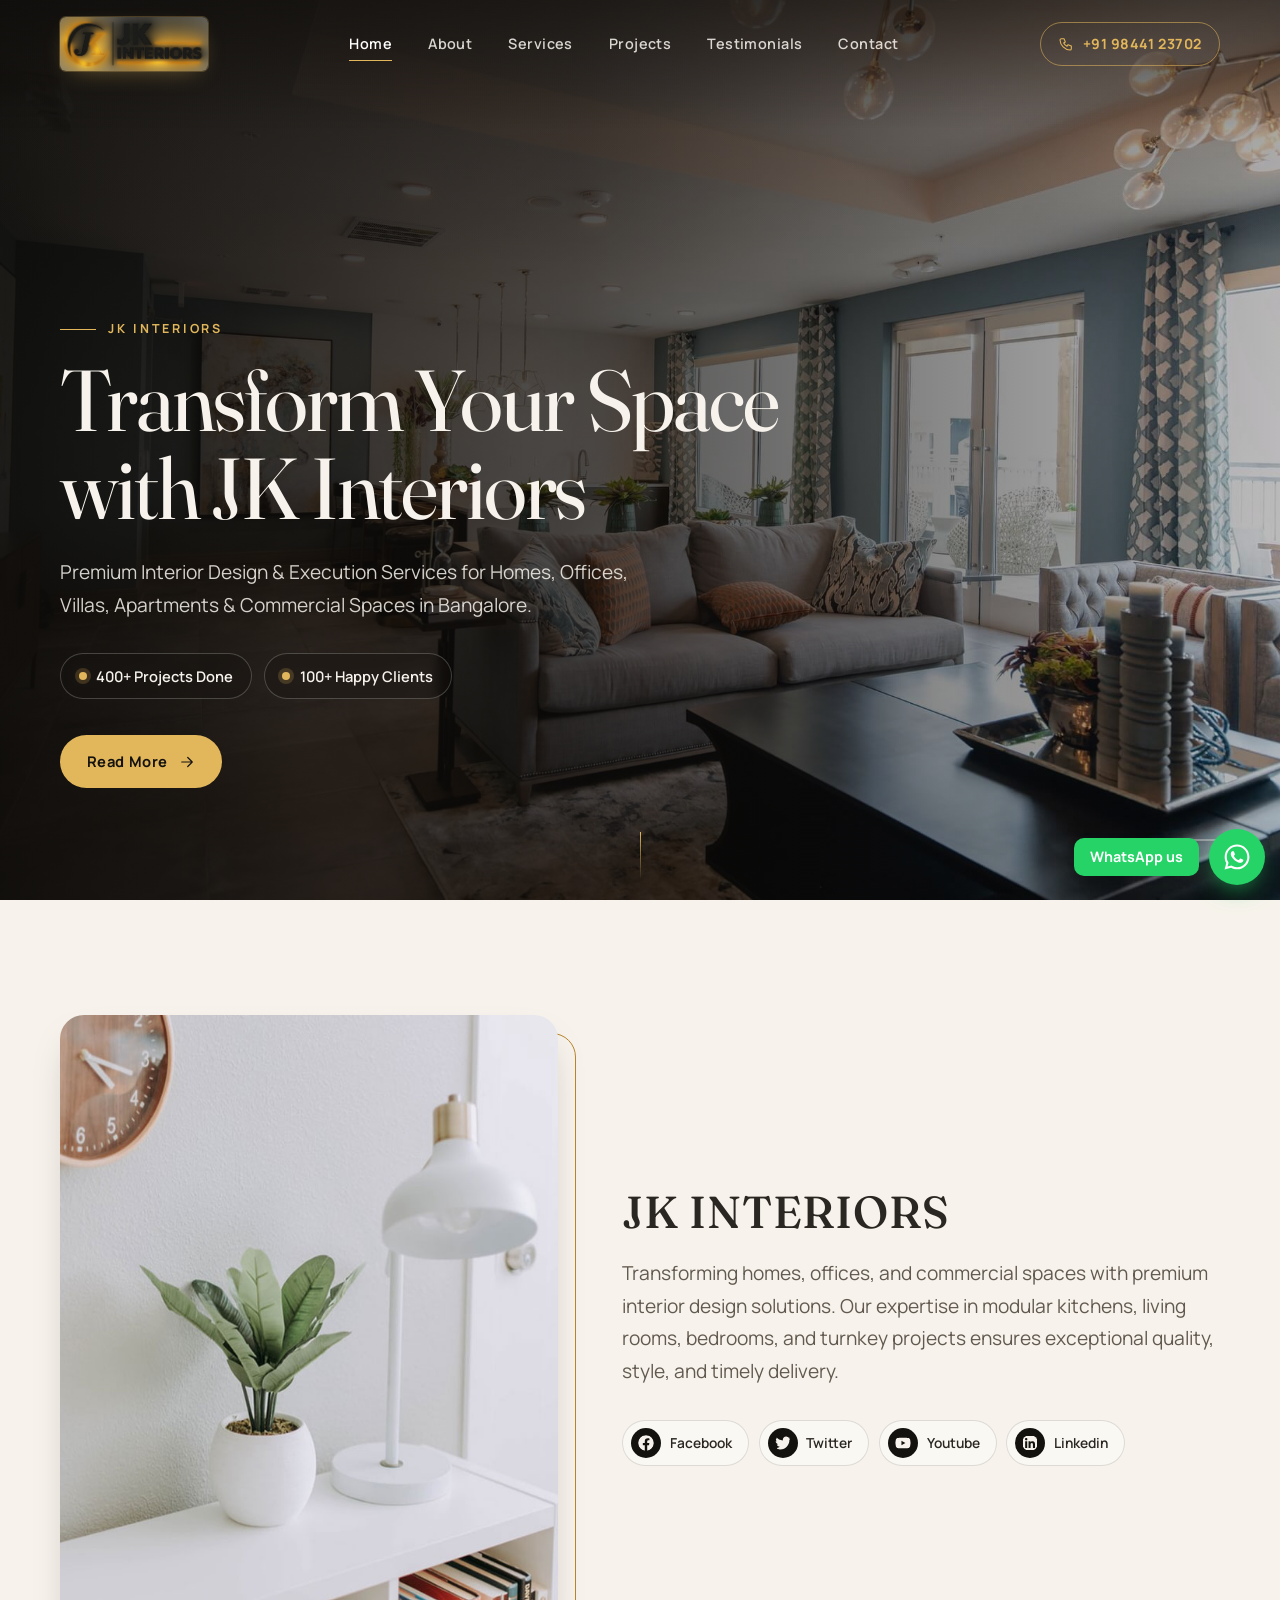
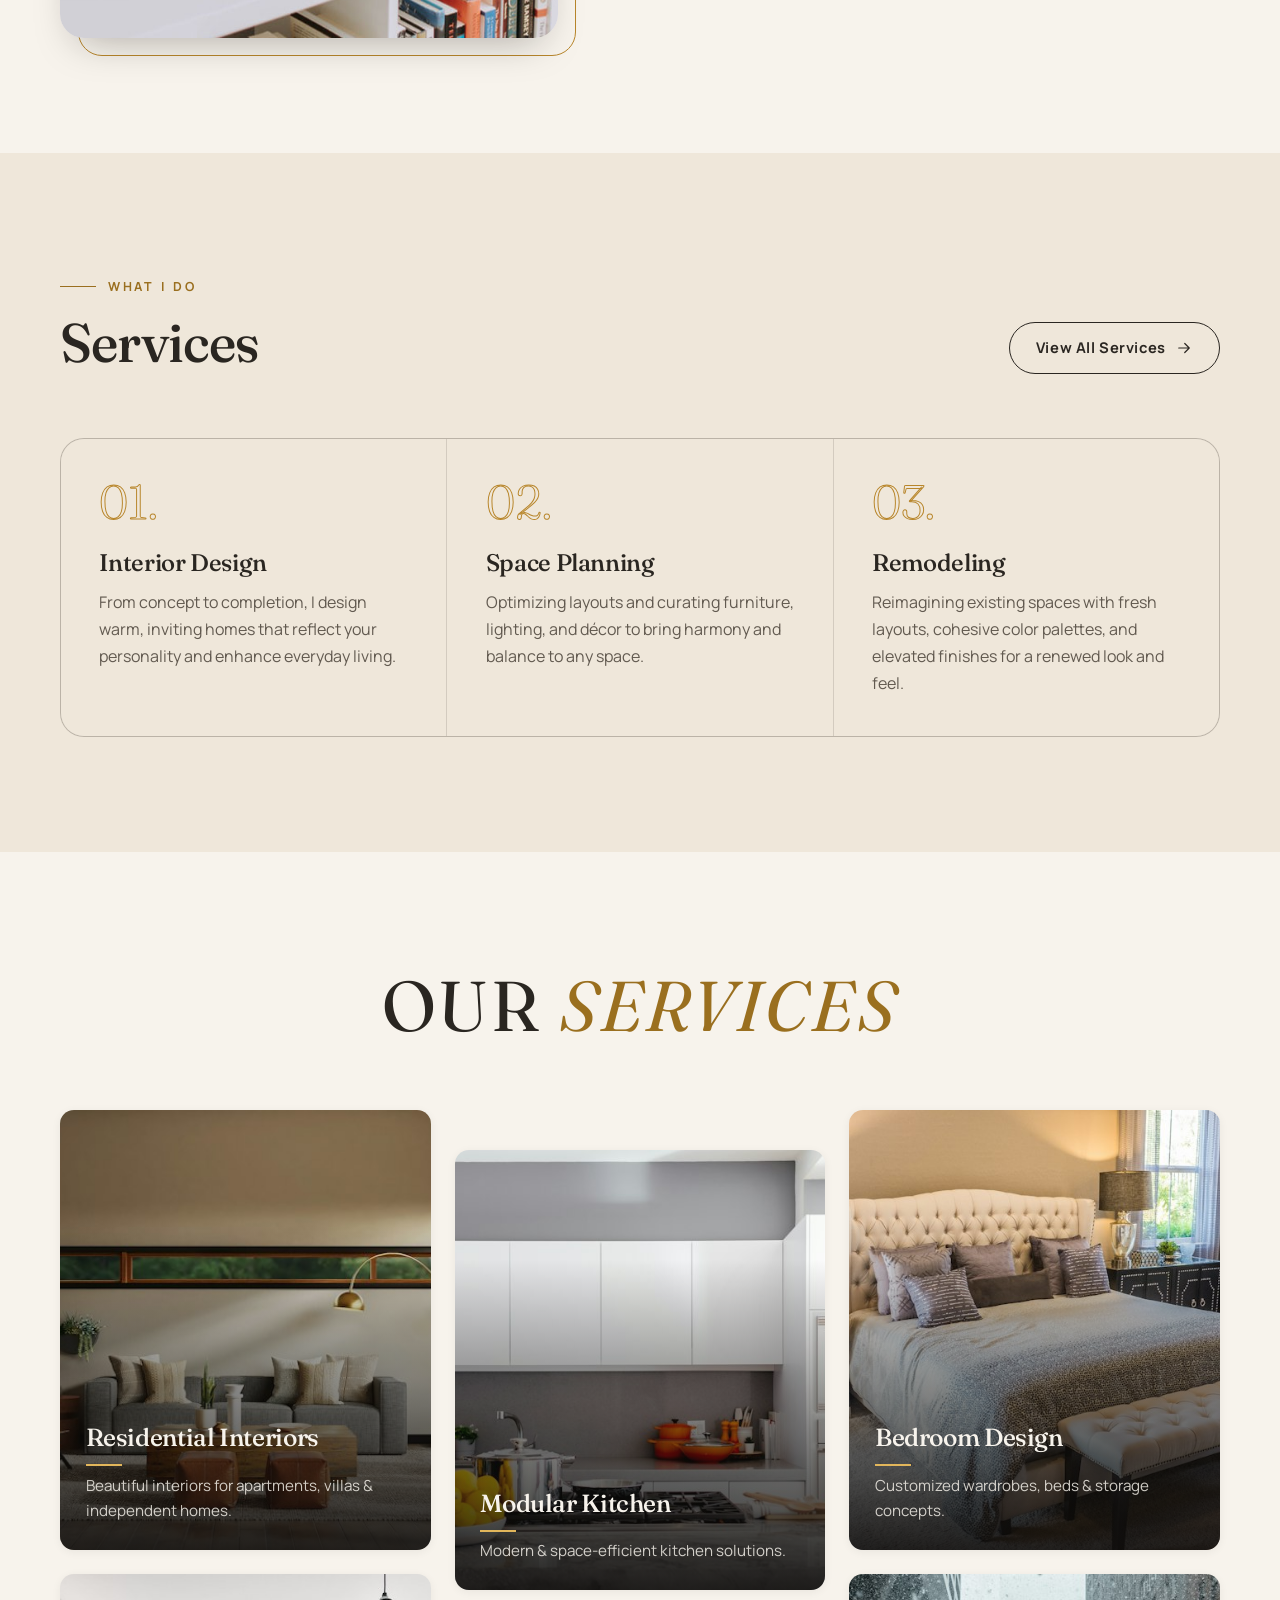
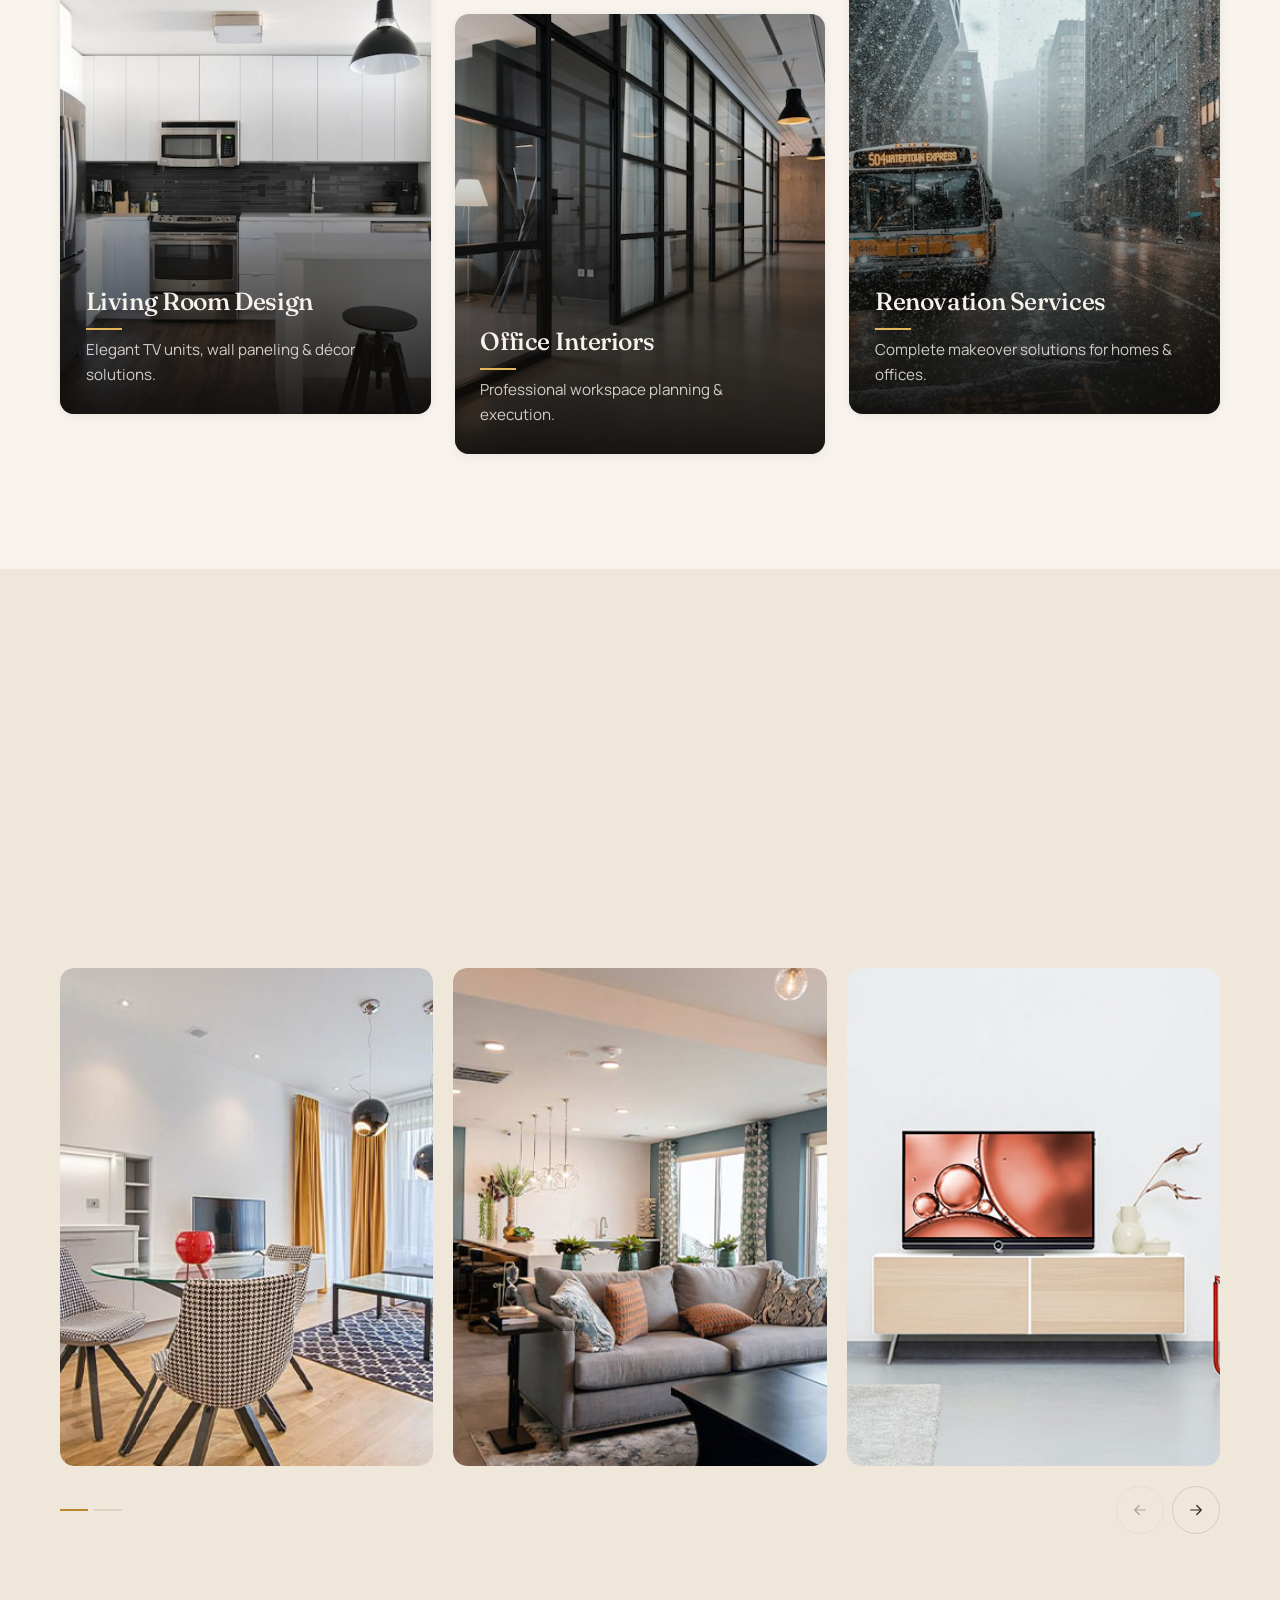
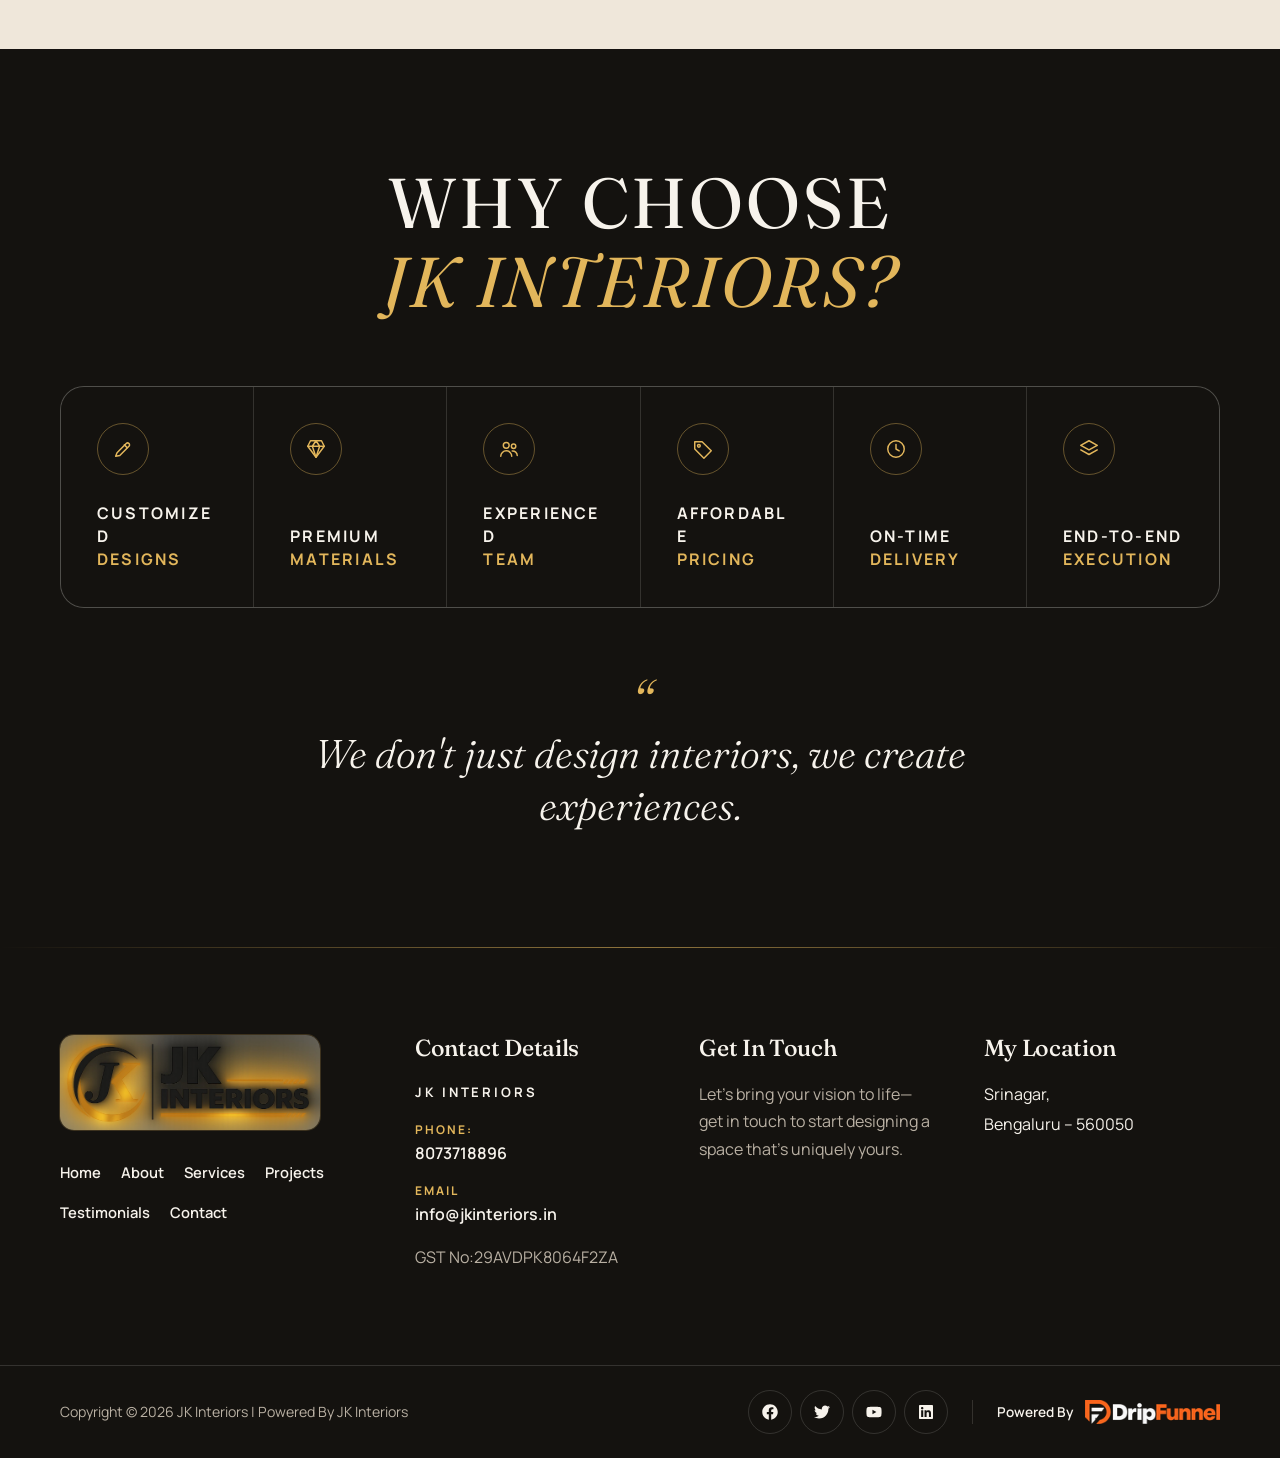
==== index.html @ 8eb87c49 "Initial commit" ====
<!DOCTYPE html>
<html lang="en-US">
<head>
<meta charset="UTF-8">
<meta name="viewport" content="width=device-width, initial-scale=1">
<title>Home - JK Interiors</title>
<meta name="description" content="JK Interiors Transform Your Space with JK Interiors Premium Interior Design &amp; Execution Services for Homes, Offices, Villas, Apartments &amp; Commercial Spaces in">
<meta name="robots" content="index, follow">
<link rel="canonical" href="https://jkinteriors.in/">
<meta property="og:url" content="https://jkinteriors.in/">
<meta property="og:site_name" content="JK Interiors">
<meta property="og:locale" content="en_US">
<meta property="og:type" content="website">
<meta property="og:title" content="Home - JK Interiors">
<meta property="og:description" content="JK Interiors Transform Your Space with JK Interiors Premium Interior Design &amp; Execution Services for Homes, Offices, Villas, Apartments &amp; Commercial Spaces in">
<meta property="og:image" content="https://jkinteriors.in/wp-content/uploads/2019/12/white-wall.jpg">
<meta name="twitter:card" content="summary_large_image">
<meta name="twitter:title" content="Home - JK Interiors">
<meta name="twitter:description" content="JK Interiors Transform Your Space with JK Interiors Premium Interior Design &amp; Execution Services for Homes, Offices, Villas, Apartments &amp; Commercial Spaces in">
<meta name="theme-color" content="#14120f">
<link rel="icon" href="images/brand/favicon-32.png" sizes="32x32">
<link rel="icon" href="images/brand/favicon-192.png" sizes="192x192">
<link rel="apple-touch-icon" href="images/brand/apple-touch-icon.png">
<link rel="preconnect" href="https://fonts.googleapis.com">
<link rel="preconnect" href="https://fonts.gstatic.com" crossorigin>
<link rel="stylesheet" href="https://fonts.googleapis.com/css2?family=Fraunces:ital,opsz,wght@0,9..144,300..600;1,9..144,300..500&amp;family=Manrope:wght@400;500;600;700&amp;display=swap">
<link rel="preload" as="image" href="images/hero/hero-slide-1.jpg">
<link rel="stylesheet" href="css/style.css">
<link rel="stylesheet" href="css/responsive.css">
<script>document.documentElement.className += " js";</script>
<script type="application/ld+json">
{
  "@context": "https://schema.org",
  "@graph": [
    {
      "@type": "WebSite",
      "@id": "https://jkinteriors.in/#website",
      "name": "JK Interiors",
      "description": "Best Interior Design Services",
      "url": "https://jkinteriors.in/",
      "publisher": {
        "@id": "https://jkinteriors.in/#organization"
      }
    },
    {
      "@type": "Organization",
      "@id": "https://jkinteriors.in/#organization",
      "name": "JK Interiors",
      "logo": "https://jkinteriors.in/wp-content/uploads/2026/06/cropped-Transparentjk.png",
      "slogan": "Best Interior Design Services",
      "url": "https://jkinteriors.in/"
    },
    {
      "@type": "WebPage",
      "@id": "https://jkinteriors.in/#webpage",
      "name": "Home",
      "inLanguage": "en-US",
      "url": "https://jkinteriors.in/",
      "isPartOf": {
        "@id": "https://jkinteriors.in/#website"
      },
      "datePublished": "2026-06-12T18:03:14+00:00",
      "dateModified": "2026-06-12T18:48:51+00:00"
    }
  ]
}
</script>
</head>
<body class="page-home">
<a class="skip-link" href="#content">Skip to content</a>

<header class="site-header">
  <div class="container site-header__inner">
    <a class="brand" href="index.html" aria-label="JK Interiors — Home">
      <img src="images/brand/logo-header.jpg" srcset="images/brand/logo-header.jpg 1x, images/brand/logo-header@2x.jpg 2x" width="618" height="225" alt="JK Interiors">
    </a>
    <nav class="primary-nav" aria-label="Primary">
      <ul class="nav-list">
<li><a href="index.html" aria-current="page">Home</a></li>
<li><a href="pages/about.html">About</a></li>
<li><a href="pages/services.html">Services</a></li>
<li><a href="pages/projects.html">Projects</a></li>
<li><a href="pages/testimonials.html">Testimonials</a></li>
<li><a href="pages/contact.html">Contact</a></li>
      </ul>
    </nav>
    <div class="header-actions">
      <a class="header-phone" href="tel:+919844123702"><svg viewBox="0 0 24 24" fill="none" stroke="currentColor" stroke-width="1.6" stroke-linecap="round" stroke-linejoin="round" aria-hidden="true" focusable="false"><path d="M5 4h4l2 5-2.5 1.5a11 11 0 005 5L15 13l5 2v4a2 2 0 01-2 2A16 16 0 013 6a2 2 0 012-2"/></svg><span>+91 98441 23702</span></a>
      <button class="nav-toggle" type="button" aria-expanded="false" aria-controls="mobile-nav" aria-label="Open menu">
        <span class="nav-toggle__bars" aria-hidden="true"></span>
      </button>
    </div>
  </div>
</header>

<div class="mobile-nav" id="mobile-nav" aria-hidden="true" inert>
  <nav aria-label="Mobile">
    <ul class="mobile-nav__list">
<li><a href="index.html" aria-current="page">Home</a></li>
<li><a href="pages/about.html">About</a></li>
<li><a href="pages/services.html">Services</a></li>
<li><a href="pages/projects.html">Projects</a></li>
<li><a href="pages/testimonials.html">Testimonials</a></li>
<li><a href="pages/contact.html">Contact</a></li>
    </ul>
  </nav>
  <a class="btn btn--brass mobile-nav__phone" href="tel:+919844123702"><svg viewBox="0 0 24 24" fill="none" stroke="currentColor" stroke-width="1.6" stroke-linecap="round" stroke-linejoin="round" aria-hidden="true" focusable="false"><path d="M5 4h4l2 5-2.5 1.5a11 11 0 005 5L15 13l5 2v4a2 2 0 01-2 2A16 16 0 013 6a2 2 0 012-2"/></svg><span>+91 98441 23702</span></a>
</div>

<main id="content">
<section class="hero" data-hero-slideshow data-duration="5000">
  <div class="hero__slides" aria-hidden="true">
    <div class="hero__slide is-active" style="background-image:url('images/hero/hero-slide-1.jpg')"></div>
    <div class="hero__slide" style="background-image:url('images/hero/hero-slide-2.jpg')"></div>
  </div>
  <div class="container">
    <div class="hero__content">
      <p class="eyebrow eyebrow--light reveal">JK Interiors</p>
      <h1 class="hero__title reveal" style="--reveal-delay:.08s">Transform Your Space with JK Interiors</h1>
      <p class="hero__text reveal" style="--reveal-delay:.16s">Premium Interior Design &amp; Execution Services for Homes, Offices, Villas, Apartments &amp; Commercial Spaces in Bangalore.</p>
      <ul class="hero__stats reveal" style="--reveal-delay:.24s">
        <li>400+ Projects Done</li>
        <li>100+ Happy Clients</li>
      </ul>
      <a class="btn btn--brass reveal" style="--reveal-delay:.32s" href="pages/about.html">Read More <svg viewBox="0 0 24 24" fill="none" stroke="currentColor" stroke-width="1.6" stroke-linecap="round" stroke-linejoin="round" aria-hidden="true" focusable="false"><path d="M5 12h14M13 6l6 6-6 6"/></svg></a>
    </div>
  </div>
  <div class="hero__dots" role="group" aria-label="Background slides">
    <button type="button" class="hero__dot" aria-label="Show slide 1" aria-current="true"></button>
    <button type="button" class="hero__dot" aria-label="Show slide 2" aria-current="false"></button>
  </div>
  <span class="scroll-cue" aria-hidden="true"></span>
</section>

<section class="section" aria-labelledby="intro-title">
  <div class="container split">
    <div class="split__media reveal">
      <img src="images/about/white-wall.jpg" alt="white wall" width="1200" height="1500" loading="lazy" decoding="async">
    </div>
    <div class="split__body reveal" style="--reveal-delay:.1s">
      <h3 class="split__title" id="intro-title">JK INTERIORS</h3>
      <p class="lead">Transforming homes, offices, and commercial spaces with premium interior design solutions. Our expertise in modular kitchens, living rooms, bedrooms, and turnkey projects ensures exceptional quality, style, and timely delivery.</p>
      <div style="margin-top:2rem">
        <ul class="social"><li><span class="social__item" data-social="facebook"><svg viewBox="0 0 512 512" aria-hidden="true" focusable="false"><path d="M504 256C504 119 393 8 256 8S8 119 8 256c0 123.78 90.69 226.38 209.25 245V327.69h-63V256h63v-54.64c0-62.15 37-96.48 93.67-96.48 27.14 0 55.52 4.84 55.52 4.84v61h-31.28c-30.8 0-40.41 19.12-40.41 38.73V256h68.78l-11 71.69h-57.78V501C413.31 482.38 504 379.78 504 256z"/></svg><span>Facebook</span></span></li><li><span class="social__item" data-social="twitter"><svg viewBox="0 0 512 512" aria-hidden="true" focusable="false"><path d="M459.37 151.716c.325 4.548.325 9.097.325 13.645 0 138.72-105.583 298.558-298.558 298.558-59.452 0-114.68-17.219-161.137-47.106 8.447.974 16.568 1.299 25.34 1.299 49.055 0 94.213-16.568 130.274-44.832-46.132-.975-84.792-31.188-98.112-72.772 6.498.974 12.995 1.624 19.818 1.624 9.421 0 18.843-1.3 27.614-3.573-48.081-9.747-84.143-51.98-84.143-102.985v-1.299c13.969 7.797 30.214 12.67 47.431 13.319-28.264-18.843-46.781-51.005-46.781-87.391 0-19.492 5.197-37.36 14.294-52.954 51.655 63.675 129.3 105.258 216.365 109.807-1.624-7.797-2.599-15.918-2.599-24.04 0-57.828 46.782-104.934 104.934-104.934 30.213 0 57.502 12.67 76.67 33.137 23.715-4.548 46.456-13.32 66.599-25.34-7.798 24.366-24.366 44.833-46.132 57.827 21.117-2.273 41.584-8.122 60.426-16.243-14.292 20.791-32.161 39.308-52.628 54.253z"/></svg><span>Twitter</span></span></li><li><span class="social__item" data-social="youtube"><svg viewBox="0 0 576 512" aria-hidden="true" focusable="false"><path d="M549.655 124.083c-6.281-23.65-24.787-42.276-48.284-48.597C458.781 64 288 64 288 64S117.22 64 74.629 75.486c-23.497 6.322-42.003 24.947-48.284 48.597-11.412 42.867-11.412 132.305-11.412 132.305s0 89.438 11.412 132.305c6.281 23.65 24.787 41.5 48.284 47.821C117.22 448 288 448 288 448s170.78 0 213.371-11.486c23.497-6.321 42.003-24.171 48.284-47.821 11.412-42.867 11.412-132.305 11.412-132.305s0-89.438-11.412-132.305zm-317.51 213.508V175.185l142.739 81.205-142.739 81.201z"/></svg><span>Youtube</span></span></li><li><span class="social__item" data-social="linkedin"><svg viewBox="0 0 448 512" aria-hidden="true" focusable="false"><path d="M416 32H31.9C14.3 32 0 46.5 0 64.3v383.4C0 465.5 14.3 480 31.9 480H416c17.6 0 32-14.5 32-32.3V64.3c0-17.8-14.4-32.3-32-32.3zM135.4 416H69V202.2h66.5V416zm-33.2-243c-21.3 0-38.5-17.3-38.5-38.5S80.9 96 102.2 96c21.2 0 38.5 17.3 38.5 38.5 0 21.3-17.2 38.5-38.5 38.5zm282.1 243h-66.4V312c0-24.8-.5-56.7-34.5-56.7-34.6 0-39.9 27-39.9 54.9V416h-66.4V202.2h63.7v29.2h.9c8.9-16.8 30.6-34.5 62.9-34.5 67.2 0 79.7 44.3 79.7 101.9V416z"/></svg><span>Linkedin</span></span></li></ul>
      </div>
    </div>
  </div>
</section>

<section class="section section--sand" aria-labelledby="services-title">
  <div class="container">
    <div class="expertise-head reveal">
      <div>
        <p class="eyebrow">What I Do</p>
        <h2 class="display-title" id="services-title">Services</h2>
      </div>
      <a class="btn btn--outline" href="pages/services.html">View All Services <svg viewBox="0 0 24 24" fill="none" stroke="currentColor" stroke-width="1.6" stroke-linecap="round" stroke-linejoin="round" aria-hidden="true" focusable="false"><path d="M5 12h14M13 6l6 6-6 6"/></svg></a>
    </div>
    <div class="expertise">
      <article class="expertise__item reveal" style="--reveal-delay:0.00s">
        <p class="expertise__num">01.</p>
        <h3 class="expertise__title">Interior Design</h3>
        <p class="expertise__text">From concept to completion, I design warm, inviting homes that reflect your personality and enhance everyday living.</p>
      </article>
      <article class="expertise__item reveal" style="--reveal-delay:0.08s">
        <p class="expertise__num">02.</p>
        <h3 class="expertise__title">Space Planning</h3>
        <p class="expertise__text">Optimizing layouts and curating furniture, lighting, and décor to bring harmony and balance to any space.</p>
      </article>
      <article class="expertise__item reveal" style="--reveal-delay:0.16s">
        <p class="expertise__num">03.</p>
        <h3 class="expertise__title">Remodeling</h3>
        <p class="expertise__text">Reimagining existing spaces with fresh layouts, cohesive color palettes, and elevated finishes for a renewed look and feel.</p>
      </article>
    </div>
  </div>
</section>

<section class="section" aria-labelledby="our-services-title">
  <div class="container">
    <div class="section-head section-head--center reveal">
      <h2 class="services-title" id="our-services-title">OUR <span>SERVICES</span></h2>
    </div>
    <div class="services-grid">
      <article class="service-card reveal" style="--reveal-delay:0.00s">
        <img src="images/services/residential-interiors.jpg" alt="" loading="lazy" decoding="async" width="800" height="1000">
        <h3 class="service-card__title">Residential Interiors</h3>
        <p class="service-card__text">Beautiful interiors for apartments, villas &amp; independent homes.</p>
      </article>
      <article class="service-card reveal" style="--reveal-delay:0.08s">
        <img src="images/services/modular-kitchen.jpg" alt="" loading="lazy" decoding="async" width="800" height="1000">
        <h3 class="service-card__title">Modular Kitchen</h3>
        <p class="service-card__text">Modern &amp; space-efficient kitchen solutions.</p>
      </article>
      <article class="service-card reveal" style="--reveal-delay:0.16s">
        <img src="images/services/bedroom-design.jpg" alt="" loading="lazy" decoding="async" width="800" height="1000">
        <h3 class="service-card__title">Bedroom Design</h3>
        <p class="service-card__text">Customized wardrobes, beds &amp; storage concepts.</p>
      </article>
      <article class="service-card reveal" style="--reveal-delay:0.00s">
        <img src="images/services/living-room-design.jpg" alt="" loading="lazy" decoding="async" width="800" height="1000">
        <h3 class="service-card__title">Living Room Design</h3>
        <p class="service-card__text">Elegant TV units, wall paneling &amp; décor solutions.</p>
      </article>
      <article class="service-card reveal" style="--reveal-delay:0.08s">
        <img src="images/services/office-interiors.jpg" alt="" loading="lazy" decoding="async" width="800" height="1000">
        <h3 class="service-card__title">Office Interiors</h3>
        <p class="service-card__text">Professional workspace planning &amp; execution.</p>
      </article>
      <article class="service-card reveal" style="--reveal-delay:0.16s">
        <img src="images/services/renovation-services.jpg" alt="" loading="lazy" decoding="async" width="800" height="1000">
        <h3 class="service-card__title">Renovation Services</h3>
        <p class="service-card__text">Complete makeover solutions for homes &amp; offices.</p>
      </article>
    </div>
  </div>
</section>

<section class="section section--sand projects-teaser" aria-labelledby="projects-title">
  <div class="container">
    <div class="expertise-head reveal">
      <div>
        <p class="eyebrow">Most Recent</p>
        <h2 class="display-title" id="projects-title">Projects</h2>
        <p class="lead" style="margin-top:1rem;max-width:620px">Explore a curated selection of projects showcasing my design philosophy in action — where form meets function and every detail tells a story.</p>
      </div>
      <a class="btn btn--outline" href="pages/services.html">View All Services <svg viewBox="0 0 24 24" fill="none" stroke="currentColor" stroke-width="1.6" stroke-linecap="round" stroke-linejoin="round" aria-hidden="true" focusable="false"><path d="M5 12h14M13 6l6 6-6 6"/></svg></a>
    </div>
    <div class="reveal">
<div class="carousel " data-carousel data-autoplay="5000" role="region" aria-roledescription="carousel" aria-label="Recent projects">
  <ul class="carousel__track" tabindex="0">
    <li class="carousel__slide"><button type="button" aria-label="View larger: two chairs with glass table on living room"><img src="images/projects/living-room/two-chairs-with-glass-table-on-living-room.jpg" alt="two chairs with glass table on living room" loading="lazy" decoding="async"></button></li><li class="carousel__slide"><button type="button" aria-label="View larger: black wooden coffee table near white couch"><img src="images/projects/living-room/black-wooden-coffee-table-near-white-couch-1.jpg" alt="black wooden coffee table near white couch" loading="lazy" decoding="async"></button></li><li class="carousel__slide"><button type="button" aria-label="View larger: flat screen tv"><img src="images/backgrounds/flat-screen-tv.jpg" alt="flat screen tv" loading="lazy" decoding="async"></button></li><li class="carousel__slide"><button type="button" aria-label="View larger: rectangular white coffee table near brown leather sofa"><img src="images/projects/living-room/rectangular-white-coffee-table-near-brown-leather-sofa.jpg" alt="rectangular white coffee table near brown leather sofa" loading="lazy" decoding="async"></button></li>
  </ul>
  <div class="carousel__controls">
    <div class="carousel__dots"></div>
    <div class="carousel__arrows">
      <button type="button" class="carousel__btn" data-carousel-prev aria-label="Previous slide"><svg viewBox="0 0 24 24" fill="none" stroke="currentColor" stroke-width="1.6" stroke-linecap="round" stroke-linejoin="round" aria-hidden="true" focusable="false"><path d="M19 12H5M11 6l-6 6 6 6"/></svg></button>
      <button type="button" class="carousel__btn" data-carousel-next aria-label="Next slide"><svg viewBox="0 0 24 24" fill="none" stroke="currentColor" stroke-width="1.6" stroke-linecap="round" stroke-linejoin="round" aria-hidden="true" focusable="false"><path d="M5 12h14M13 6l6 6-6 6"/></svg></button>
    </div>
  </div>
</div>
    </div>
  </div>
</section>

<section class="section section--ink why on-dark" aria-labelledby="why-title">
  <div class="container">
    <div class="section-head section-head--center reveal">
      <h2 class="services-title services-title--stacked" id="why-title">WHY CHOOSE <span>JK INTERIORS?</span></h2>
    </div>
    <ul class="why__grid">
      <li class="why__item reveal" style="--reveal-delay:0.00s">
        <span class="why__icon"><svg viewBox="0 0 24 24" fill="none" stroke="currentColor" stroke-width="1.6" stroke-linecap="round" stroke-linejoin="round" aria-hidden="true" focusable="false"><path d="M4 20l4.5-1 10-10a2.1 2.1 0 00-3-3l-10 10L4 20z"/><path d="M13.5 7.5l3 3"/></svg></span>
        <h4 class="why__title"><span>CUSTOMIZED</span> <span>DESIGNS</span></h4>
      </li>
      <li class="why__item reveal" style="--reveal-delay:0.06s">
        <span class="why__icon"><svg viewBox="0 0 24 24" fill="none" stroke="currentColor" stroke-width="1.6" stroke-linecap="round" stroke-linejoin="round" aria-hidden="true" focusable="false"><path d="M6 3h12l3 6-9 12L3 9l3-6z"/><path d="M3 9h18M12 21L8 9l4-6 4 6-4 12"/></svg></span>
        <h4 class="why__title"><span>PREMIUM</span> <span>MATERIALS</span></h4>
      </li>
      <li class="why__item reveal" style="--reveal-delay:0.12s">
        <span class="why__icon"><svg viewBox="0 0 24 24" fill="none" stroke="currentColor" stroke-width="1.6" stroke-linecap="round" stroke-linejoin="round" aria-hidden="true" focusable="false"><circle cx="9" cy="8" r="3.2"/><path d="M3 20a6 6 0 0112 0"/><circle cx="17" cy="9" r="2.4"/><path d="M15.5 14.2A5 5 0 0121 19"/></svg></span>
        <h4 class="why__title"><span>EXPERIENCED</span> <span>TEAM</span></h4>
      </li>
      <li class="why__item reveal" style="--reveal-delay:0.18s">
        <span class="why__icon"><svg viewBox="0 0 24 24" fill="none" stroke="currentColor" stroke-width="1.6" stroke-linecap="round" stroke-linejoin="round" aria-hidden="true" focusable="false"><path d="M3 12V4h8l10 10-8 8L3 12z"/><circle cx="7.5" cy="8.5" r="1.5"/></svg></span>
        <h4 class="why__title"><span>AFFORDABLE</span> <span>PRICING</span></h4>
      </li>
      <li class="why__item reveal" style="--reveal-delay:0.24s">
        <span class="why__icon"><svg viewBox="0 0 24 24" fill="none" stroke="currentColor" stroke-width="1.6" stroke-linecap="round" stroke-linejoin="round" aria-hidden="true" focusable="false"><circle cx="12" cy="12" r="9"/><path d="M12 7v5l3.5 2"/></svg></span>
        <h4 class="why__title"><span>ON-TIME</span> <span>DELIVERY</span></h4>
      </li>
      <li class="why__item reveal" style="--reveal-delay:0.30s">
        <span class="why__icon"><svg viewBox="0 0 24 24" fill="none" stroke="currentColor" stroke-width="1.6" stroke-linecap="round" stroke-linejoin="round" aria-hidden="true" focusable="false"><path d="M12 3l9 5-9 5-9-5 9-5z"/><path d="M3 13l9 5 9-5"/></svg></span>
        <h4 class="why__title"><span>END-TO-END</span> <span>EXECUTION</span></h4>
      </li>
    </ul>
    <p class="why__quote reveal">We don't just design interiors, we create experiences.</p>
  </div>
</section>
</main>

<footer class="site-footer on-dark">
  <div class="container footer-main">
    <div class="footer-brand">
      <img src="images/brand/logo-header@2x.jpg" width="1236" height="450" alt="JK Interiors" loading="lazy" decoding="async">
      <nav aria-label="Footer">
        <ul class="footer-nav">
<li><a href="index.html">Home</a></li>
<li><a href="pages/about.html">About</a></li>
<li><a href="pages/services.html">Services</a></li>
<li><a href="pages/projects.html">Projects</a></li>
<li><a href="pages/testimonials.html">Testimonials</a></li>
<li><a href="pages/contact.html">Contact</a></li>
        </ul>
      </nav>
    </div>
    <div class="footer-col">
      <h2 class="footer-col__title">Contact Details</h2>
      <p class="footer-company">JK INTERIORS</p>
      <dl class="footer-details">
        <div><dt>Phone:</dt><dd><a href="tel:+918073718896">8073718896</a></dd></div>
        <div><dt>Email</dt><dd><a href="mailto:info@jkinteriors.in">info@jkinteriors.in</a></dd></div>
      </dl>
      <p style="margin-top:0.85rem">GST No:29AVDPK8064F2ZA</p>
    </div>
    <div class="footer-col">
      <h2 class="footer-col__title">Get In Touch</h2>
      <p>Let’s bring your vision to life—get in touch to start designing a space that’s uniquely yours.</p>
    </div>
    <div class="footer-col">
      <h2 class="footer-col__title">My Location</h2>
      <address class="footer-address">
        <p>Srinagar,</p>
        <p>Bengaluru – 560050</p>
      </address>
    </div>
  </div>
  <div class="footer-bottom">
    <div class="container footer-bottom__inner">
      <p>Copyright © 2026 JK Interiors | Powered By JK Interiors</p>
      <div class="footer-bottom__end">
        <ul class="footer-social"><li><span class="footer-social__item" data-social="facebook" role="img" aria-label="Facebook"><svg viewBox="0 0 512 512" aria-hidden="true" focusable="false"><path d="M504 256C504 119 393 8 256 8S8 119 8 256c0 123.78 90.69 226.38 209.25 245V327.69h-63V256h63v-54.64c0-62.15 37-96.48 93.67-96.48 27.14 0 55.52 4.84 55.52 4.84v61h-31.28c-30.8 0-40.41 19.12-40.41 38.73V256h68.78l-11 71.69h-57.78V501C413.31 482.38 504 379.78 504 256z"/></svg></span></li><li><span class="footer-social__item" data-social="twitter" role="img" aria-label="Twitter"><svg viewBox="0 0 512 512" aria-hidden="true" focusable="false"><path d="M459.37 151.716c.325 4.548.325 9.097.325 13.645 0 138.72-105.583 298.558-298.558 298.558-59.452 0-114.68-17.219-161.137-47.106 8.447.974 16.568 1.299 25.34 1.299 49.055 0 94.213-16.568 130.274-44.832-46.132-.975-84.792-31.188-98.112-72.772 6.498.974 12.995 1.624 19.818 1.624 9.421 0 18.843-1.3 27.614-3.573-48.081-9.747-84.143-51.98-84.143-102.985v-1.299c13.969 7.797 30.214 12.67 47.431 13.319-28.264-18.843-46.781-51.005-46.781-87.391 0-19.492 5.197-37.36 14.294-52.954 51.655 63.675 129.3 105.258 216.365 109.807-1.624-7.797-2.599-15.918-2.599-24.04 0-57.828 46.782-104.934 104.934-104.934 30.213 0 57.502 12.67 76.67 33.137 23.715-4.548 46.456-13.32 66.599-25.34-7.798 24.366-24.366 44.833-46.132 57.827 21.117-2.273 41.584-8.122 60.426-16.243-14.292 20.791-32.161 39.308-52.628 54.253z"/></svg></span></li><li><span class="footer-social__item" data-social="youtube" role="img" aria-label="YouTube"><svg viewBox="0 0 576 512" aria-hidden="true" focusable="false"><path d="M549.655 124.083c-6.281-23.65-24.787-42.276-48.284-48.597C458.781 64 288 64 288 64S117.22 64 74.629 75.486c-23.497 6.322-42.003 24.947-48.284 48.597-11.412 42.867-11.412 132.305-11.412 132.305s0 89.438 11.412 132.305c6.281 23.65 24.787 41.5 48.284 47.821C117.22 448 288 448 288 448s170.78 0 213.371-11.486c23.497-6.321 42.003-24.171 48.284-47.821 11.412-42.867 11.412-132.305 11.412-132.305s0-89.438-11.412-132.305zm-317.51 213.508V175.185l142.739 81.205-142.739 81.201z"/></svg></span></li><li><span class="footer-social__item" data-social="linkedin" role="img" aria-label="Linkedin"><svg viewBox="0 0 448 512" aria-hidden="true" focusable="false"><path d="M416 32H31.9C14.3 32 0 46.5 0 64.3v383.4C0 465.5 14.3 480 31.9 480H416c17.6 0 32-14.5 32-32.3V64.3c0-17.8-14.4-32.3-32-32.3zM135.4 416H69V202.2h66.5V416zm-33.2-243c-21.3 0-38.5-17.3-38.5-38.5S80.9 96 102.2 96c21.2 0 38.5 17.3 38.5 38.5 0 21.3-17.2 38.5-38.5 38.5zm282.1 243h-66.4V312c0-24.8-.5-56.7-34.5-56.7-34.6 0-39.9 27-39.9 54.9V416h-66.4V202.2h63.7v29.2h.9c8.9-16.8 30.6-34.5 62.9-34.5 67.2 0 79.7 44.3 79.7 101.9V416z"/></svg></span></li></ul>
        <p class="powered-by">
          <span>Powered By</span>
          <a href="https://www.dripfunnel.com/in/" target="_blank" rel="noopener" aria-label="DripFunnel (opens in a new tab)">
            <img src="images/dripfunnel/dripfunnel-white-logo.png" srcset="images/dripfunnel/dripfunnel-white-logo.png 1x, images/dripfunnel/dripfunnel-white-logo@2x.png 2x" width="169" height="30" alt="DripFunnel" loading="lazy" decoding="async">
          </a>
        </p>
      </div>
    </div>
  </div>
</footer>

<a class="whatsapp-float" href="https://wa.me/918073718896" target="_blank" rel="noopener noreferrer" aria-label="WhatsApp us">
  <span class="whatsapp-float__label">WhatsApp us</span>
  <span class="whatsapp-float__icon"><svg viewBox="0 0 24 24" aria-hidden="true" focusable="false"><path d="M12.04 2C6.58 2 2.13 6.45 2.13 11.91c0 1.75.46 3.45 1.32 4.95L2.05 22l5.25-1.38c1.45.79 3.08 1.21 4.74 1.21 5.46 0 9.91-4.45 9.91-9.91C21.95 6.45 17.5 2 12.04 2zm0 18.15c-1.48 0-2.93-.4-4.2-1.15l-.3-.18-3.12.82.83-3.04-.2-.31a8.24 8.24 0 01-1.26-4.38c0-4.54 3.7-8.24 8.25-8.24 4.54 0 8.24 3.7 8.24 8.24 0 4.55-3.7 8.24-8.24 8.24zm4.52-6.17c-.25-.12-1.47-.72-1.69-.81-.23-.08-.39-.12-.56.13-.17.25-.64.81-.78.97-.14.17-.29.19-.54.06-.25-.12-1.05-.39-1.99-1.23-.74-.66-1.23-1.47-1.38-1.72-.14-.25-.02-.38.11-.51.11-.11.25-.29.37-.43.13-.15.17-.25.25-.42.08-.17.04-.31-.02-.43-.06-.12-.56-1.34-.76-1.84-.2-.48-.41-.42-.56-.43h-.48c-.17 0-.43.06-.66.31-.22.25-.86.85-.86 2.07 0 1.22.89 2.4 1.01 2.56.12.17 1.75 2.67 4.23 3.74.59.26 1.05.41 1.41.52.59.19 1.13.16 1.56.1.48-.07 1.47-.6 1.67-1.18.21-.58.21-1.07.14-1.18-.06-.1-.22-.16-.47-.28z"/></svg></span>
</a>

<script src="js/config.js" defer></script>
<script src="js/navigation.js" defer></script>
<script src="js/main.js" defer></script>
<script src="js/carousel.js" defer></script>
</body>
</html>
---- css/style.css ----
/* ==========================================================================
   JK Interiors — main stylesheet
   Mobile-first. Breakpoint overrides live in responsive.css.
   ========================================================================== */

/* ---------- Design tokens ---------- */
:root {
  /* Palette: charcoal + burnished brass, drawn from the JK logo, on warm neutrals */
  --ink: #14120f;
  --ink-2: #1d1a16;
  --ink-3: #2a2621;
  --brass: #b8862b;
  --brass-strong: #9a6f1f;      /* AA contrast on light backgrounds */
  --brass-light: #e2b65b;       /* accents on dark backgrounds */
  --ivory: #f7f3ec;
  --sand: #efe7da;
  --stone: #ddd2c1;
  --text: #2a2621;
  --muted: #625a50;
  --muted-on-dark: #b9b0a3;
  --white: #ffffff;
  --line: rgba(42, 38, 33, 0.14);
  --line-dark: rgba(247, 243, 236, 0.14);

  /* Type */
  --font-display: "Fraunces", "Iowan Old Style", "Palatino Linotype", Georgia, serif;
  --font-body: "Manrope", "Segoe UI", system-ui, -apple-system, sans-serif;

  /* Spacing & shape */
  --gutter: 16px;
  --container: 1240px;
  --section-y: clamp(4rem, 9vw, 7.5rem);
  --radius-sm: 6px;
  --radius: 14px;
  --radius-lg: 24px;
  --header-h: 76px;

  --shadow-sm: 0 2px 10px rgba(20, 18, 15, 0.06);
  --shadow: 0 18px 40px -18px rgba(20, 18, 15, 0.35);
  --shadow-lg: 0 30px 70px -25px rgba(20, 18, 15, 0.5);

  --ease: cubic-bezier(0.22, 1, 0.36, 1);
}

/* ---------- Reset / base ---------- */
*,
*::before,
*::after { box-sizing: border-box; }

html {
  -webkit-text-size-adjust: 100%;
  scroll-behavior: smooth;
  scroll-padding-top: calc(var(--header-h) + 12px);
}

body {
  margin: 0;
  background: var(--ivory);
  color: var(--text);
  font-family: var(--font-body);
  font-size: 1rem;
  line-height: 1.7;
  -webkit-font-smoothing: antialiased;
  overflow-x: hidden;
}

body.nav-open { overflow: hidden; }

img, svg, video, iframe { display: block; max-width: 100%; }
img { height: auto; }

a { color: inherit; text-decoration-thickness: 1px; text-underline-offset: 3px; }

h1, h2, h3, h4 {
  margin: 0;
  font-family: var(--font-display);
  font-weight: 500;
  line-height: 1.12;
  letter-spacing: -0.015em;
  color: inherit;
  overflow-wrap: break-word;
}

p { margin: 0 0 1rem; }
p:last-child { margin-bottom: 0; }

ul { margin: 0; padding: 0; list-style: none; }

button, input, textarea, select { font: inherit; color: inherit; }

:focus-visible {
  outline: 2px solid var(--brass);
  outline-offset: 3px;
  border-radius: 2px;
}

::selection { background: var(--brass-light); color: var(--ink); }

.visually-hidden {
  position: absolute !important;
  width: 1px; height: 1px;
  padding: 0; margin: -1px;
  overflow: hidden; clip: rect(0 0 0 0);
  white-space: nowrap; border: 0;
}

.skip-link {
  position: absolute;
  left: 16px; top: -100px;
  z-index: 200;
  padding: 0.75rem 1.25rem;
  background: var(--brass-light);
  color: var(--ink);
  font-weight: 700;
  border-radius: var(--radius-sm);
  text-decoration: none;
  transition: top 0.2s;
}
.skip-link:focus { top: 12px; }

.container {
  width: 100%;
  max-width: var(--container);
  margin-inline: auto;
  padding-inline: var(--gutter);
}

/* ---------- Shared typographic pieces ---------- */
.eyebrow {
  display: inline-flex;
  align-items: center;
  gap: 0.75rem;
  margin: 0 0 1rem;
  font-family: var(--font-body);
  font-size: 0.78rem;
  font-weight: 700;
  letter-spacing: 0.22em;
  text-transform: uppercase;
  color: var(--brass-strong);
}
.eyebrow::before {
  content: "";
  width: 2.25rem;
  height: 1px;
  background: currentColor;
}
.on-dark .eyebrow,
.eyebrow--light { color: var(--brass-light); }

.display-title {
  font-size: clamp(2rem, 5vw, 3.4rem);
}
.display-title em,
.display-title .accent {
  font-style: italic;
  color: var(--brass-strong);
}
.on-dark .display-title .accent { color: var(--brass-light); }

.lead {
  font-size: clamp(1.05rem, 1.6vw, 1.2rem);
  color: var(--muted);
}
.on-dark .lead { color: var(--muted-on-dark); }

.section-head {
  display: grid;
  gap: 1.25rem;
  margin-bottom: clamp(2.5rem, 5vw, 4rem);
}
.section-head--center {
  justify-items: center;
  text-align: center;
  max-width: 760px;
  margin-inline: auto;
}
.section-head--center .eyebrow::after {
  content: "";
  width: 2.25rem;
  height: 1px;
  background: currentColor;
}

/* ---------- Buttons ---------- */
.btn {
  display: inline-flex;
  align-items: center;
  justify-content: center;
  gap: 0.6rem;
  min-height: 48px;
  padding: 0.8rem 1.6rem;
  border: 1px solid transparent;
  border-radius: 999px;
  font-family: var(--font-body);
  font-size: 0.92rem;
  font-weight: 700;
  letter-spacing: 0.04em;
  text-decoration: none;
  cursor: pointer;
  transition: background 0.3s var(--ease), color 0.3s var(--ease),
    border-color 0.3s var(--ease), transform 0.3s var(--ease), box-shadow 0.3s var(--ease);
}
.btn svg { width: 18px; height: 18px; transition: transform 0.3s var(--ease); }
.btn:hover svg { transform: translateX(4px); }

.btn--brass {
  background: var(--brass-light);
  color: var(--ink);
}
.btn--brass:hover {
  background: var(--ivory);
  transform: translateY(-2px);
  box-shadow: 0 12px 24px -12px rgba(226, 182, 91, 0.7);
}

.btn--ink {
  background: var(--ink);
  color: var(--ivory);
}
.btn--ink:hover {
  background: var(--brass-strong);
  transform: translateY(-2px);
}

.btn--outline {
  border-color: currentColor;
  background: transparent;
}
.btn--outline:hover {
  background: var(--ink);
  border-color: var(--ink);
  color: var(--ivory);
}
.on-dark .btn--outline:hover {
  background: var(--ivory);
  border-color: var(--ivory);
  color: var(--ink);
}

/* ---------- Header ---------- */
.site-header {
  position: fixed;
  inset: 0 0 auto 0;
  z-index: 100;
  color: var(--ivory);
  transition: background 0.4s var(--ease), box-shadow 0.4s var(--ease);
}
.site-header::before {
  /* soft top shade so the nav stays readable over bright photos */
  content: "";
  position: absolute;
  inset: 0 0 -40px 0;
  background: linear-gradient(to bottom, rgba(14, 12, 10, 0.55), rgba(14, 12, 10, 0));
  pointer-events: none;
  transition: opacity 0.4s;
}
.site-header.is-solid {
  background: rgba(20, 18, 15, 0.94);
  box-shadow: 0 10px 30px -20px rgba(0, 0, 0, 0.8);
}
@supports (backdrop-filter: blur(10px)) {
  .site-header.is-solid {
    background: rgba(20, 18, 15, 0.82);
    backdrop-filter: blur(14px) saturate(140%);
  }
}
.site-header.is-solid::before { opacity: 0; }

.site-header__inner {
  position: relative;
  display: flex;
  align-items: center;
  justify-content: space-between;
  gap: 1rem;
  height: var(--header-h);
}

.brand {
  display: inline-flex;
  flex-shrink: 0;
  border-radius: var(--radius-sm);
  overflow: hidden;
  box-shadow: 0 0 0 1px rgba(226, 182, 91, 0.25), 0 8px 24px -10px rgba(226, 182, 91, 0.45);
  transition: transform 0.3s var(--ease), box-shadow 0.3s var(--ease);
}
.brand:hover {
  transform: translateY(-1px);
  box-shadow: 0 0 0 1px rgba(226, 182, 91, 0.6), 0 10px 28px -8px rgba(226, 182, 91, 0.6);
}
.brand img {
  height: 46px;
  width: auto;
  aspect-ratio: 618 / 225;
}

.primary-nav { display: none; }

.nav-list {
  display: flex;
  align-items: center;
  gap: 0.25rem;
}
.nav-list a {
  position: relative;
  display: block;
  padding: 0.55rem 0.85rem;
  font-size: 0.9rem;
  font-weight: 600;
  letter-spacing: 0.03em;
  text-decoration: none;
  color: rgba(247, 243, 236, 0.86);
  transition: color 0.25s;
}
.nav-list a::after {
  content: "";
  position: absolute;
  left: 0.85rem; right: 0.85rem; bottom: 0.25rem;
  height: 1px;
  background: var(--brass-light);
  transform: scaleX(0);
  transform-origin: right;
  transition: transform 0.35s var(--ease);
}
.nav-list a:hover,
.nav-list a[aria-current="page"] { color: var(--white); }
.nav-list a:hover::after,
.nav-list a[aria-current="page"]::after {
  transform: scaleX(1);
  transform-origin: left;
}

.header-actions {
  display: flex;
  align-items: center;
  gap: 0.75rem;
}

.header-phone {
  display: none;
  align-items: center;
  gap: 0.55rem;
  min-height: 44px;
  padding: 0.5rem 1.1rem;
  border: 1px solid rgba(226, 182, 91, 0.55);
  border-radius: 999px;
  font-size: 0.88rem;
  font-weight: 700;
  letter-spacing: 0.03em;
  text-decoration: none;
  color: var(--brass-light);
  white-space: nowrap;
  transition: background 0.3s, color 0.3s, border-color 0.3s;
}
.header-phone svg { width: 16px; height: 16px; }
.header-phone:hover {
  background: var(--brass-light);
  border-color: var(--brass-light);
  color: var(--ink);
}

.nav-toggle {
  position: relative;
  display: inline-flex;
  align-items: center;
  justify-content: center;
  width: 48px;
  height: 48px;
  padding: 0;
  border: 1px solid rgba(247, 243, 236, 0.28);
  border-radius: 50%;
  background: rgba(20, 18, 15, 0.25);
  cursor: pointer;
  z-index: 2;
}
.nav-toggle__bars,
.nav-toggle__bars::before,
.nav-toggle__bars::after {
  display: block;
  width: 20px;
  height: 1.5px;
  background: var(--ivory);
  border-radius: 2px;
  transition: transform 0.35s var(--ease), opacity 0.2s;
}
.nav-toggle__bars { position: relative; }
.nav-toggle__bars::before,
.nav-toggle__bars::after {
  content: "";
  position: absolute;
  left: 0;
}
.nav-toggle__bars::before { top: -6px; }
.nav-toggle__bars::after { top: 6px; }
.nav-toggle[aria-expanded="true"] .nav-toggle__bars { background: transparent; }
.nav-toggle[aria-expanded="true"] .nav-toggle__bars::before { transform: translateY(6px) rotate(45deg); }
.nav-toggle[aria-expanded="true"] .nav-toggle__bars::after { transform: translateY(-6px) rotate(-45deg); }

/* Mobile drawer */
.mobile-nav {
  position: fixed;
  inset: 0;
  z-index: 99; /* just under .site-header so the close button stays on top */
  display: flex;
  flex-direction: column;
  padding: calc(var(--header-h) + 1.5rem) var(--gutter) 2rem;
  background:
    radial-gradient(120% 60% at 100% 0%, rgba(184, 134, 43, 0.22), transparent 60%),
    var(--ink);
  color: var(--ivory);
  overflow-y: auto;
  visibility: hidden;
  opacity: 0;
  transform: translateY(-12px);
  transition: opacity 0.35s var(--ease), transform 0.45s var(--ease), visibility 0s linear 0.45s;
}
.mobile-nav.is-open {
  visibility: visible;
  opacity: 1;
  transform: none;
  transition: opacity 0.35s var(--ease), transform 0.45s var(--ease), visibility 0s;
}
.mobile-nav__list li { border-bottom: 1px solid var(--line-dark); }
.mobile-nav__list a {
  display: flex;
  align-items: center;
  justify-content: space-between;
  padding: 1rem 0.25rem;
  font-family: var(--font-display);
  font-size: clamp(1.6rem, 7vw, 2.2rem);
  text-decoration: none;
}
.mobile-nav__list a::after {
  content: "→";
  font-family: var(--font-body);
  font-size: 1.1rem;
  color: var(--brass-light);
  opacity: 0.6;
  transition: transform 0.3s var(--ease), opacity 0.3s;
}
.mobile-nav__list a:hover::after,
.mobile-nav__list a[aria-current="page"]::after { transform: translateX(4px); opacity: 1; }
.mobile-nav__list a[aria-current="page"] { color: var(--brass-light); }
.mobile-nav__phone {
  margin-top: 2rem;
  align-self: flex-start;
  display: inline-flex;
}

/* ---------- Hero: home ---------- */
.hero {
  position: relative;
  display: flex;
  align-items: flex-end;
  min-height: 100vh;
  min-height: 100svh;
  padding: calc(var(--header-h) + 3rem) 0 clamp(3rem, 8vw, 6rem);
  color: var(--ivory);
  background: var(--ink);
  overflow: hidden;
  isolation: isolate;
}
.hero__slides,
.hero__slide {
  position: absolute;
  inset: 0;
}
.hero__slides { z-index: -2; }
.hero__slide {
  background-size: cover;
  background-position: center;
  opacity: 0;
  transform: scale(1.08);
  transition: opacity 0.5s ease, transform 7s linear;
}
.hero__slide.is-active {
  opacity: 1;
  transform: scale(1);
}
.hero::after {
  content: "";
  position: absolute;
  inset: 0;
  z-index: -1;
  background:
    linear-gradient(180deg, rgba(14, 12, 10, 0.25) 0%, rgba(14, 12, 10, 0) 30%),
    linear-gradient(90deg, rgba(14, 12, 10, 0.92) 0%, rgba(14, 12, 10, 0.72) 45%, rgba(14, 12, 10, 0.25) 100%);
}

.hero__content { max-width: 760px; }
.hero__title {
  margin-bottom: 1.5rem;
  font-size: clamp(2.6rem, 8vw, 5.4rem);
  font-weight: 400;
  line-height: 1.02;
  letter-spacing: -0.025em;
}
.hero__text {
  max-width: 600px;
  margin-bottom: 2rem;
  font-size: clamp(1.02rem, 1.8vw, 1.2rem);
  color: rgba(247, 243, 236, 0.85);
}
.hero__stats {
  display: flex;
  flex-wrap: wrap;
  gap: 0.75rem;
  margin-bottom: 2.25rem;
}
.hero__stats li {
  display: inline-flex;
  align-items: center;
  gap: 0.6rem;
  padding: 0.6rem 1.1rem;
  border: 1px solid rgba(247, 243, 236, 0.22);
  border-radius: 999px;
  background: rgba(20, 18, 15, 0.35);
  font-size: 0.92rem;
  font-weight: 600;
  backdrop-filter: blur(6px);
}
.hero__stats li::before {
  content: "";
  width: 8px;
  height: 8px;
  border-radius: 50%;
  background: var(--brass-light);
  box-shadow: 0 0 0 4px rgba(226, 182, 91, 0.2);
}

.hero__dots {
  position: absolute;
  left: var(--gutter); /* left on phones so it clears the WhatsApp button */
  bottom: 1.25rem;
  display: flex;
  gap: 0.5rem;
}
.hero__dot {
  width: 34px;
  height: 24px;
  padding: 0;
  border: 0;
  background: none;
  cursor: pointer;
}
.hero__dot::before {
  content: "";
  display: block;
  height: 2px;
  background: rgba(247, 243, 236, 0.35);
  transition: background 0.3s;
}
.hero__dot[aria-current="true"]::before { background: var(--brass-light); }

.scroll-cue {
  position: absolute;
  left: 50%;
  bottom: 1.25rem;
  display: none;
  width: 1px;
  height: 48px;
  background: linear-gradient(var(--brass-light), transparent);
  animation: cue 2.4s ease-in-out infinite;
}
@keyframes cue {
  0%, 100% { transform: scaleY(0.4); transform-origin: top; opacity: 0.4; }
  50% { transform: scaleY(1); transform-origin: top; opacity: 1; }
}

/* ---------- Hero: inner pages ---------- */
.page-hero {
  position: relative;
  display: flex;
  align-items: flex-end;
  min-height: clamp(380px, 64vh, 600px);
  padding: calc(var(--header-h) + 3rem) 0 clamp(2.5rem, 6vw, 4.5rem);
  color: var(--ivory);
  background-color: var(--ink);
  background-size: cover;
  background-position: center;
  overflow: hidden;
  isolation: isolate;
}
.page-hero::after {
  content: "";
  position: absolute;
  inset: 0;
  z-index: -1;
  background: linear-gradient(0deg, rgba(14, 12, 10, 0.92) 0%, rgba(14, 12, 10, 0.55) 55%, rgba(14, 12, 10, 0.35) 100%);
}
.page-hero--plain {
  background:
    radial-gradient(70% 90% at 90% 10%, rgba(184, 134, 43, 0.28), transparent 60%),
    radial-gradient(50% 60% at 0% 100%, rgba(184, 134, 43, 0.12), transparent 70%),
    var(--ink);
}
.page-hero--plain::after { display: none; }
.page-hero__ring {
  position: absolute;
  right: -120px;
  top: 50%;
  z-index: -1;
  width: 520px;
  height: 520px;
  border: 1px solid rgba(226, 182, 91, 0.25);
  border-radius: 50%;
  transform: translateY(-40%);
}
.page-hero__ring::before {
  content: "";
  position: absolute;
  inset: 60px;
  border: 1px solid rgba(226, 182, 91, 0.15);
  border-radius: 50%;
}
.page-hero__title {
  margin-bottom: 1rem;
  font-size: clamp(2.8rem, 9vw, 5.6rem);
  font-weight: 400;
  line-height: 1;
  letter-spacing: -0.03em;
}
.page-hero__text {
  max-width: 620px;
  font-size: clamp(1.02rem, 1.8vw, 1.18rem);
  color: rgba(247, 243, 236, 0.84);
}

/* ---------- Sections ---------- */
.section { padding-block: var(--section-y); }
.section--sand { background: var(--sand); }
.section--ink {
  background: var(--ink);
  color: var(--ivory);
}
.section--tight-top { padding-top: calc(var(--section-y) * 0.5); }

/* ---------- Intro split (home) ---------- */
.split {
  display: grid;
  gap: clamp(2rem, 5vw, 5rem);
  align-items: center;
}
.split__media {
  position: relative;
}
.split__media img {
  width: 100%;
  aspect-ratio: 4 / 5;
  object-fit: cover;
  border-radius: var(--radius-lg);
  box-shadow: var(--shadow);
}
.split__media::before {
  content: "";
  position: absolute;
  inset: 12px -10px -12px 10px;
  z-index: -1;
  border: 1px solid var(--brass);
  border-radius: var(--radius-lg);
}
.split__body { position: relative; z-index: 0; }
.split__title {
  margin-bottom: 1.25rem;
  font-size: clamp(1.9rem, 4vw, 2.8rem);
  letter-spacing: 0.02em;
}

/* ---------- Social links ---------- */
.social {
  display: flex;
  flex-wrap: wrap;
  gap: 0.6rem;
}
.social__item {
  display: inline-flex;
  align-items: center;
  gap: 0.55rem;
  min-height: 44px;
  padding: 0.45rem 1rem 0.45rem 0.5rem;
  border: 1px solid var(--line);
  border-radius: 999px;
  font-size: 0.86rem;
  font-weight: 600;
  text-decoration: none;
  color: var(--text);
  background: rgba(255, 255, 255, 0.4);
  transition: background 0.3s, color 0.3s, border-color 0.3s;
}
.social__item svg {
  width: 30px;
  height: 30px;
  padding: 7px;
  border-radius: 50%;
  background: var(--ink);
  fill: var(--ivory);
  transition: background 0.3s;
}
a.social__item:hover {
  border-color: var(--ink);
  background: var(--ink);
  color: var(--ivory);
}
a.social__item:hover svg { background: var(--brass-light); fill: var(--ink); }
span.social__item { cursor: default; }
.social__label-title {
  margin-bottom: 0.9rem;
  font-family: var(--font-body);
  font-size: 0.78rem;
  font-weight: 700;
  letter-spacing: 0.2em;
  text-transform: uppercase;
  color: var(--muted);
}

/* ---------- Numbered expertise cards ---------- */
.expertise-head {
  display: grid;
  gap: 1.5rem;
  align-items: end;
  margin-bottom: clamp(2.5rem, 5vw, 4rem);
}
.expertise-head .btn { justify-self: start; }

.expertise {
  display: grid;
  gap: 1px;
  background: var(--line);
  border: 1px solid var(--line);
  border-radius: var(--radius-lg);
  overflow: hidden;
}
.expertise__item {
  position: relative;
  display: flex;
  flex-direction: column;
  gap: 0.75rem;
  padding: clamp(1.75rem, 3vw, 2.5rem);
  background: var(--ivory);
  transition: background 0.4s var(--ease), color 0.4s var(--ease);
}
.section--sand .expertise__item { background: var(--sand); }
.expertise__num {
  margin: 0 0 0.75rem;
  font-family: var(--font-display);
  font-size: 3rem;
  font-weight: 300;
  line-height: 1;
  color: transparent;
  -webkit-text-stroke: 1px var(--brass);
  transition: color 0.4s var(--ease);
}
.expertise__title { font-size: 1.5rem; }
.expertise__text { color: var(--muted); transition: color 0.4s; }
.expertise__item:hover { background: var(--ink); color: var(--ivory); }
.section--sand .expertise__item:hover { background: var(--ink); }
.expertise__item:hover .expertise__num { color: var(--brass-light); -webkit-text-stroke-color: var(--brass-light); }
.expertise__item:hover .expertise__text { color: var(--muted-on-dark); }

.expertise__item--cta {
  justify-content: space-between;
  background: var(--ink);
  color: var(--ivory);
}
.section--sand .expertise__item--cta { background: var(--ink); }
.expertise__item--cta .expertise__num { -webkit-text-stroke-color: var(--brass-light); }
.expertise__item--cta .expertise__title {
  font-size: clamp(1.7rem, 3vw, 2.2rem);
  font-style: italic;
}
.expertise__item--cta .btn { align-self: flex-start; margin-top: 1rem; }

/* ---------- Image service cards ---------- */
.services-grid {
  display: grid;
  gap: clamp(1rem, 2vw, 1.5rem);
}
.service-card {
  position: relative;
  display: flex;
  flex-direction: column;
  justify-content: flex-end;
  min-height: 360px;
  padding: 1.6rem;
  border-radius: var(--radius);
  overflow: hidden;
  color: var(--ivory);
  isolation: isolate;
  box-shadow: var(--shadow-sm);
}
.service-card img {
  position: absolute;
  inset: 0;
  z-index: -2;
  width: 100%;
  height: 100%;
  object-fit: cover;
  transition: transform 1.1s var(--ease);
}
.service-card::before {
  content: "";
  position: absolute;
  inset: 0;
  z-index: -1;
  background: linear-gradient(0deg, rgba(14, 12, 10, 0.9) 0%, rgba(14, 12, 10, 0.4) 45%, rgba(14, 12, 10, 0) 75%);
  transition: background 0.5s;
}
.service-card__title {
  margin-bottom: 0.4rem;
  font-size: 1.55rem;
}
.service-card__title::after {
  content: "";
  display: block;
  width: 36px;
  height: 2px;
  margin-top: 0.75rem;
  background: var(--brass-light);
  transition: width 0.5s var(--ease);
}
.service-card__text {
  color: rgba(247, 243, 236, 0.82);
  font-size: 0.95rem;
}
.service-card:hover img { transform: scale(1.07); }
.service-card:hover .service-card__title::after { width: 72px; }

.services-title {
  font-size: clamp(2.4rem, 7vw, 4.4rem);
  font-weight: 400;
  letter-spacing: 0.04em;
}
.services-title span { color: var(--brass-strong); font-style: italic; }
.services-title--stacked span { display: block; }
.on-dark .services-title span { color: var(--brass-light); }

/* ---------- Carousel ---------- */
.carousel { position: relative; }
.carousel__track {
  display: flex;
  gap: clamp(0.75rem, 2vw, 1.25rem);
  overflow-x: auto;
  scroll-snap-type: x mandatory;
  scroll-behavior: smooth;
  scrollbar-width: none;
  overscroll-behavior-x: contain;
  -webkit-overflow-scrolling: touch;
}
.carousel__track::-webkit-scrollbar { display: none; }
.carousel__slide {
  flex: 0 0 86%;
  margin: 0;
  scroll-snap-align: start;
}
.carousel__slide button {
  display: block;
  width: 100%;
  padding: 0;
  border: 0;
  background: none;
  border-radius: var(--radius);
  overflow: hidden;
  cursor: zoom-in;
}
.carousel__slide img {
  width: 100%;
  aspect-ratio: 4 / 3;
  object-fit: cover;
  border-radius: var(--radius);
  transition: transform 0.9s var(--ease), filter 0.5s;
}
.carousel__slide button:hover img { transform: scale(1.05); }

.carousel__controls {
  display: flex;
  align-items: center;
  justify-content: space-between;
  gap: 1rem;
  margin-top: 1.25rem;
}
.carousel__dots {
  display: flex;
  flex-wrap: wrap;
  gap: 0.35rem;
}
.carousel__dot {
  width: 28px;
  height: 24px;
  padding: 0;
  border: 0;
  background: none;
  cursor: pointer;
}
.carousel__dot::before {
  content: "";
  display: block;
  height: 2px;
  background: var(--stone);
  transition: background 0.3s;
}
.carousel__dot[aria-current="true"]::before { background: var(--brass); }
.on-dark .carousel__dot::before { background: rgba(247, 243, 236, 0.25); }
.on-dark .carousel__dot[aria-current="true"]::before { background: var(--brass-light); }

.carousel__arrows { display: flex; gap: 0.5rem; }
.carousel__btn {
  display: inline-flex;
  align-items: center;
  justify-content: center;
  width: 48px;
  height: 48px;
  padding: 0;
  border: 1px solid var(--line);
  border-radius: 50%;
  background: transparent;
  cursor: pointer;
  transition: background 0.3s, color 0.3s, border-color 0.3s, opacity 0.3s;
}
.carousel__btn svg { width: 18px; height: 18px; }
.carousel__btn:hover:not(:disabled) {
  background: var(--ink);
  border-color: var(--ink);
  color: var(--ivory);
}
.carousel__btn:disabled { opacity: 0.35; cursor: default; }
.on-dark .carousel__btn { border-color: var(--line-dark); }
.on-dark .carousel__btn:hover:not(:disabled) {
  background: var(--brass-light);
  border-color: var(--brass-light);
  color: var(--ink);
}

/* ---------- Lightbox ---------- */
.lightbox {
  width: 100%;
  max-width: none;
  height: 100%;
  max-height: none;
  margin: 0;
  padding: 0;
  border: 0;
  background: rgba(10, 9, 8, 0.94);
  color: var(--ivory);
}
.lightbox::backdrop { background: rgba(10, 9, 8, 0.6); }
.lightbox[open] {
  display: flex;
  align-items: center;
  justify-content: center;
}
.lightbox__figure {
  margin: 0;
  padding: 4.5rem var(--gutter) 2rem;
  display: grid;
  gap: 0.75rem;
  justify-items: center;
}
.lightbox__img {
  max-width: min(1200px, 100%);
  max-height: calc(100vh - 9rem);
  width: auto;
  border-radius: var(--radius-sm);
  box-shadow: var(--shadow-lg);
}
.lightbox__caption {
  font-size: 0.9rem;
  color: var(--muted-on-dark);
  text-align: center;
}
.lightbox__close,
.lightbox__nav {
  position: absolute;
  display: inline-flex;
  align-items: center;
  justify-content: center;
  width: 48px;
  height: 48px;
  padding: 0;
  border: 1px solid var(--line-dark);
  border-radius: 50%;
  background: rgba(20, 18, 15, 0.6);
  color: var(--ivory);
  cursor: pointer;
  transition: background 0.3s, color 0.3s;
}
.lightbox__close:hover,
.lightbox__nav:hover { background: var(--brass-light); color: var(--ink); }
.lightbox__close { top: 1rem; right: 1rem; }
.lightbox__close svg,
.lightbox__nav svg { width: 20px; height: 20px; }
.lightbox__nav { top: 50%; transform: translateY(-50%); }
.lightbox__nav--prev { left: 0.75rem; }
.lightbox__nav--next { right: 0.75rem; }

/* ---------- Home: projects teaser ---------- */
.projects-teaser .carousel__slide img { aspect-ratio: 3 / 4; }

/* ---------- Why choose ---------- */
.why {
  position: relative;
  overflow: hidden;
}
.why__grid {
  display: grid;
  grid-template-columns: repeat(2, minmax(0, 1fr));
  gap: 1px;
  background: var(--line-dark);
  border: 1px solid var(--line-dark);
  border-radius: var(--radius-lg);
  overflow: hidden;
}
.why__item {
  display: flex;
  flex-direction: column;
  gap: 1rem;
  padding: clamp(1.25rem, 3vw, 2.25rem);
  background: var(--ink);
  transition: background 0.4s var(--ease);
}
.why__item:hover { background: var(--ink-3); }
.why__icon {
  display: inline-flex;
  align-items: center;
  justify-content: center;
  width: 52px;
  height: 52px;
  border: 1px solid rgba(226, 182, 91, 0.4);
  border-radius: 50%;
  color: var(--brass-light);
  transition: background 0.4s, color 0.4s;
}
.why__icon svg { width: 22px; height: 22px; }
.why__item:hover .why__icon { background: var(--brass-light); color: var(--ink); }
.why__title {
  font-family: var(--font-body);
  font-size: clamp(0.82rem, 2.4vw, 1rem);
  font-weight: 700;
  letter-spacing: 0.14em;
  line-height: 1.45;
}
.why__title span { display: block; }
.why__title span + span { color: var(--brass-light); }
.why__quote {
  margin: clamp(2.5rem, 5vw, 4rem) auto 0;
  max-width: 820px;
  font-family: var(--font-display);
  font-size: clamp(1.5rem, 3.6vw, 2.5rem);
  font-style: italic;
  font-weight: 300;
  line-height: 1.3;
  text-align: center;
}
.why__quote::before {
  content: "\201C";
  display: block;
  margin-bottom: -0.5rem;
  font-size: 4rem;
  line-height: 1;
  color: var(--brass-light);
}

/* ---------- About ---------- */
.about-intro {
  display: grid;
  gap: clamp(2rem, 5vw, 4.5rem);
}
.about-intro__aside {
  display: grid;
  gap: 2rem;
  align-content: start;
}
.about-intro__copy p { font-size: 1.05rem; }
.about-intro__copy p:first-child {
  font-family: var(--font-display);
  font-size: clamp(1.25rem, 2.2vw, 1.55rem);
  line-height: 1.5;
  color: var(--text);
}
.about-intro__copy p + p { color: var(--muted); }

.counters {
  display: grid;
  grid-template-columns: repeat(2, minmax(0, 1fr));
  gap: 1rem;
  margin-top: clamp(2rem, 4vw, 3rem);
}
.counter {
  display: flex;
  flex-direction: column-reverse;
  justify-content: flex-end;
  gap: 0.4rem;
  padding: clamp(1.25rem, 3vw, 2rem);
  border-radius: var(--radius);
  background: var(--ink);
  color: var(--ivory);
}
.counter__value {
  font-family: var(--font-display);
  font-size: clamp(2.6rem, 7vw, 4.2rem);
  font-weight: 400;
  line-height: 1;
  color: var(--brass-light);
}
.counter__label {
  font-size: 0.8rem;
  font-weight: 700;
  letter-spacing: 0.18em;
  text-transform: uppercase;
  color: var(--muted-on-dark);
}

.purpose__head {
  display: grid;
  gap: 1.25rem;
  margin-bottom: clamp(2.5rem, 5vw, 4rem);
}
.purpose__sub {
  font-size: clamp(1.4rem, 3vw, 2rem);
  font-style: italic;
  font-weight: 300;
  color: var(--brass-strong);
}
.mosaic {
  display: grid;
  grid-template-columns: repeat(2, minmax(0, 1fr));
  gap: clamp(0.75rem, 2vw, 1.25rem);
  margin-bottom: clamp(2.5rem, 5vw, 4rem);
}
.mosaic img {
  width: 100%;
  height: 100%;
  object-fit: cover;
  border-radius: var(--radius);
  box-shadow: var(--shadow-sm);
}
.mosaic figure { margin: 0; overflow: hidden; border-radius: var(--radius); aspect-ratio: 1 / 1; }
.mosaic figure:first-child { grid-column: 1 / -1; aspect-ratio: 4 / 3; }
.mosaic figure img { transition: transform 1s var(--ease); }
.mosaic figure:hover img { transform: scale(1.05); }

.specialized {
  display: grid;
  gap: 1.5rem;
  padding: clamp(1.75rem, 4vw, 3.5rem);
  border-radius: var(--radius-lg);
  background: var(--white);
  box-shadow: var(--shadow-sm);
}
.specialized__title {
  font-size: clamp(1.4rem, 2.6vw, 1.9rem);
}
.specialized__body p { color: var(--muted); }

/* ---------- Services page ---------- */
.overview {
  display: grid;
  gap: clamp(2rem, 5vw, 4.5rem);
  align-items: center;
}
.overview__media img {
  width: 100%;
  aspect-ratio: 4 / 5;
  object-fit: cover;
  border-radius: 200px 200px var(--radius-lg) var(--radius-lg);
  box-shadow: var(--shadow);
}
.overview__text { font-size: 1.08rem; color: var(--muted); }

/* ---------- Projects page ---------- */
.project-nav {
  position: sticky;
  top: var(--header-h);
  z-index: 20;
  background: rgba(247, 243, 236, 0.92);
  border-bottom: 1px solid var(--line);
}
@supports (backdrop-filter: blur(10px)) {
  .project-nav { background: rgba(247, 243, 236, 0.78); backdrop-filter: blur(12px); }
}
.project-nav__list {
  display: flex;
  gap: 0.25rem;
  overflow-x: auto;
  scrollbar-width: none;
  padding-block: 0.6rem;
}
.project-nav__list::-webkit-scrollbar { display: none; }
.project-nav__list a {
  display: block;
  padding: 0.5rem 1rem;
  border-radius: 999px;
  font-size: 0.88rem;
  font-weight: 600;
  text-decoration: none;
  white-space: nowrap;
  color: var(--muted);
  transition: background 0.3s, color 0.3s;
}
.project-nav__list a:hover { color: var(--ink); background: var(--sand); }
.project-nav__list a.is-active { background: var(--ink); color: var(--ivory); }

.project {
  display: grid;
  gap: clamp(1.75rem, 4vw, 4rem);
  align-items: center;
}
.project + .project {
  margin-top: var(--section-y);
  padding-top: var(--section-y);
  border-top: 1px solid var(--line);
}
.project__index {
  margin: 0 0 0.75rem;
  font-family: var(--font-display);
  font-size: 0.95rem;
  font-style: italic;
  color: var(--brass-strong);
}
.project__title {
  margin-bottom: 1rem;
  font-size: clamp(2.2rem, 5vw, 3.4rem);
}
.project__text {
  margin-bottom: 1.5rem;
  font-size: 1.06rem;
  color: var(--muted);
}
.checklist { display: grid; gap: 0.75rem; }
.checklist li {
  display: flex;
  align-items: flex-start;
  gap: 0.75rem;
  font-weight: 500;
}
.checklist li::before {
  content: "";
  flex-shrink: 0;
  width: 22px;
  height: 22px;
  margin-top: 0.15rem;
  border-radius: 50%;
  background:
    url("data:image/svg+xml,%3Csvg xmlns='http://www.w3.org/2000/svg' viewBox='0 0 24 24' fill='none' stroke='%2314120f' stroke-width='2.5' stroke-linecap='round' stroke-linejoin='round'%3E%3Cpath d='M5 12.5l4.5 4.5L19 7.5'/%3E%3C/svg%3E")
    center / 12px no-repeat,
    var(--brass-light);
}

/* ---------- Testimonials ---------- */
.testimonials {
  display: grid;
  gap: clamp(1rem, 2vw, 1.5rem);
}
.testimonial {
  display: flex;
  flex-direction: column;
  gap: 1rem;
  margin: 0;
  padding: clamp(1.5rem, 3vw, 2.25rem);
  border: 1px solid var(--line);
  border-radius: var(--radius);
  background: var(--white);
  break-inside: avoid;
  transition: transform 0.4s var(--ease), box-shadow 0.4s var(--ease), border-color 0.4s;
}
.testimonial:hover {
  transform: translateY(-4px);
  border-color: transparent;
  box-shadow: var(--shadow);
}
.testimonial:nth-child(4n + 2) { background: var(--ink); color: var(--ivory); border-color: var(--ink); }
.testimonial:nth-child(4n + 2) .testimonial__name { color: var(--ivory); }
.testimonial__stars {
  order: -1;
  font-family: var(--font-body);
  font-size: 1rem;
  letter-spacing: 0.2em;
  color: var(--brass);
}
.testimonial:nth-child(4n + 2) .testimonial__stars { color: var(--brass-light); }
.testimonial__quote {
  margin: 0;
  font-family: var(--font-display);
  font-size: clamp(1.15rem, 2vw, 1.35rem);
  line-height: 1.5;
}
.testimonial__name {
  display: flex;
  align-items: center;
  gap: 0.75rem;
  margin-top: auto;
  padding-top: 0.5rem;
  font-style: normal;
  font-weight: 700;
  color: var(--ink);
}
.testimonial__name::before {
  content: "";
  width: 24px;
  height: 1px;
  background: var(--brass);
}

/* ---------- Contact ---------- */
.contact-layout {
  display: grid;
  gap: clamp(2rem, 4vw, 3rem);
  align-items: start;
}
.contact-card {
  display: grid;
  gap: 1.75rem;
  padding: clamp(1.75rem, 4vw, 2.75rem);
  border-radius: var(--radius-lg);
  background: var(--ink);
  color: var(--ivory);
  position: relative;
  overflow: hidden;
}
.contact-card::after {
  content: "";
  position: absolute;
  right: -90px;
  bottom: -90px;
  width: 240px;
  height: 240px;
  border: 1px solid rgba(226, 182, 91, 0.25);
  border-radius: 50%;
  pointer-events: none;
}
.contact-card__title {
  font-size: clamp(1.8rem, 3.5vw, 2.4rem);
}
.contact-card__company {
  font-family: var(--font-body);
  font-size: 0.85rem;
  font-weight: 700;
  letter-spacing: 0.22em;
  color: var(--brass-light);
}
.contact-list { display: grid; gap: 1.25rem; }
.contact-item {
  display: grid;
  grid-template-columns: 48px 1fr;
  gap: 1rem;
  align-items: center;
}
.contact-item__icon {
  display: inline-flex;
  align-items: center;
  justify-content: center;
  width: 48px;
  height: 48px;
  border-radius: 50%;
  background: rgba(226, 182, 91, 0.12);
  color: var(--brass-light);
}
.contact-item__icon svg { width: 20px; height: 20px; }
.contact-item__label {
  margin: 0;
  font-size: 0.78rem;
  font-weight: 700;
  letter-spacing: 0.16em;
  text-transform: uppercase;
  color: var(--muted-on-dark);
}
.contact-item__label--heading {
  font-family: var(--font-body);
  line-height: 1.7;
}
.contact-item__value {
  margin: 0;
  font-size: 1.05rem;
  font-weight: 600;
  overflow-wrap: anywhere;
}
.contact-item__value a { text-decoration: none; }
.contact-item__value a:hover { color: var(--brass-light); text-decoration: underline; }
.contact-card .social__label-title { color: var(--muted-on-dark); }
.contact-card .social__item {
  color: var(--ivory);
  border-color: var(--line-dark);
  background: transparent;
}
.contact-card .social__item svg { background: var(--ink-3); }
.contact-card a.social__item:hover { background: var(--ivory); color: var(--ink); }

.form-card {
  padding: clamp(1.75rem, 4vw, 3rem);
  border-radius: var(--radius-lg);
  background: var(--white);
  box-shadow: var(--shadow);
}
.form-card__title {
  margin-bottom: 1.75rem;
  font-size: clamp(1.7rem, 3.2vw, 2.3rem);
}
.form-grid {
  display: grid;
  gap: 1.1rem;
}
.field { display: grid; gap: 0.4rem; }
.field__input {
  width: 100%;
  min-height: 54px;
  padding: 0.9rem 1.1rem;
  border: 1px solid var(--stone);
  border-radius: var(--radius-sm);
  background: var(--ivory);
  font-size: 1rem;
  transition: border-color 0.25s, background 0.25s, box-shadow 0.25s;
}
.field__input::placeholder { color: #7b7368; }
.field__input:hover { border-color: #c4b7a2; }
.field__input:focus {
  outline: none;
  border-color: var(--brass);
  background: var(--white);
  box-shadow: 0 0 0 4px rgba(184, 134, 43, 0.15);
}
textarea.field__input { min-height: 160px; resize: vertical; }
.field.has-error .field__input { border-color: #b3261e; }
.field__error {
  display: none;
  font-size: 0.85rem;
  font-weight: 600;
  color: #b3261e;
}
.field.has-error .field__error { display: block; }
.form-message {
  display: none;
  margin: 0;
  padding: 0.9rem 1.1rem;
  border-radius: var(--radius-sm);
  font-weight: 600;
}
.form-message.is-visible { display: block; }
.form-message--error { background: #fbeaea; color: #8c1d18; }
.form-message--success { background: #edf5e9; color: #2d5a1f; }
.form-card .btn { justify-self: start; }
.form-card .btn[disabled] { opacity: 0.6; cursor: progress; }

.map {
  margin-top: clamp(2rem, 4vw, 3rem);
  border-radius: var(--radius-lg);
  overflow: hidden;
  box-shadow: var(--shadow-sm);
  background: var(--sand);
}
.map iframe {
  width: 100%;
  height: clamp(320px, 50vw, 460px);
  border: 0;
  filter: grayscale(0.35) contrast(1.05);
}

/* ---------- Footer ---------- */
.site-footer {
  position: relative;
  background: var(--ink);
  color: var(--muted-on-dark);
  overflow: hidden;
}
.site-footer::before {
  content: "";
  position: absolute;
  top: 0; left: 0; right: 0;
  height: 1px;
  background: linear-gradient(90deg, transparent, rgba(226, 182, 91, 0.6), transparent);
}
.footer-main {
  display: grid;
  gap: 2.75rem;
  padding-block: clamp(3.5rem, 7vw, 5.5rem);
}
.footer-brand img {
  width: 100%;
  max-width: 260px;
  height: auto;
  aspect-ratio: 618 / 225;
  border-radius: var(--radius);
  box-shadow: 0 0 0 1px rgba(226, 182, 91, 0.2);
}
.footer-nav {
  display: flex;
  flex-wrap: wrap;
  gap: 0.25rem 1.25rem;
  margin-top: 1.5rem;
}
.footer-nav a {
  display: inline-block;
  padding: 0.35rem 0;
  font-size: 0.92rem;
  font-weight: 600;
  text-decoration: none;
  color: var(--ivory);
  transition: color 0.25s;
}
.footer-nav a:hover { color: var(--brass-light); }
.footer-col__title {
  margin-bottom: 1.25rem;
  font-size: 1.45rem;
  color: var(--ivory);
}
.footer-col p { margin-bottom: 0.35rem; }
.footer-details { display: grid; gap: 0.85rem; }
.footer-details dt {
  font-size: 0.75rem;
  font-weight: 700;
  letter-spacing: 0.16em;
  text-transform: uppercase;
  color: var(--brass-light);
}
.footer-details dd {
  margin: 0;
  color: var(--ivory);
  font-weight: 600;
  overflow-wrap: anywhere;
}
.footer-details a { text-decoration: none; }
.footer-details a:hover { color: var(--brass-light); text-decoration: underline; }
.footer-company {
  margin-bottom: 1rem !important;
  font-size: 0.82rem;
  font-weight: 700;
  letter-spacing: 0.22em;
  color: var(--ivory);
}
.footer-address {
  font-style: normal;
  color: var(--ivory);
}
.footer-address p { margin-bottom: 0.15rem; }

.footer-bottom {
  border-top: 1px solid var(--line-dark);
}
.footer-bottom__inner {
  display: flex;
  flex-direction: column;
  gap: 1rem;
  align-items: flex-start;
  padding-block: 1.5rem;
  font-size: 0.88rem;
}
.footer-bottom p { margin: 0; }
.footer-bottom__end {
  display: flex;
  flex-wrap: wrap;
  align-items: center;
  gap: 1rem 1.5rem;
}
.powered-by {
  display: flex;
  align-items: center;
  gap: 0.75rem;
  margin: 0;
  font-size: 0.85rem;
  font-weight: 600;
  color: var(--ivory);
  white-space: nowrap;
}
.powered-by a {
  display: inline-flex;
  border-radius: 4px;
  transition: opacity 0.25s, transform 0.25s var(--ease);
}
.powered-by a:hover { opacity: 0.85; transform: translateY(-1px); }
.powered-by img { height: 24px; width: auto; }

.footer-social { display: flex; gap: 0.5rem; }
.footer-social__item {
  display: inline-flex;
  align-items: center;
  justify-content: center;
  width: 44px;
  height: 44px;
  border: 1px solid var(--line-dark);
  border-radius: 50%;
  color: var(--ivory);
  transition: background 0.3s, color 0.3s, border-color 0.3s;
}
.footer-social__item svg { width: 16px; height: 16px; fill: currentColor; }
a.footer-social__item:hover { background: var(--brass-light); border-color: var(--brass-light); color: var(--ink); }

/* ---------- WhatsApp float ---------- */
.whatsapp-float {
  position: fixed;
  right: 15px;
  bottom: 15px;
  z-index: 90;
  display: inline-flex;
  align-items: center;
  gap: 0.6rem;
  text-decoration: none;
}
.whatsapp-float__label {
  display: none;
  padding: 0.45rem 1rem;
  border-radius: 10px;
  background: #25d366;
  color: #fff;
  font-size: 0.9rem;
  font-weight: 700;
  box-shadow: var(--shadow-sm);
}
.whatsapp-float__icon {
  display: inline-flex;
  align-items: center;
  justify-content: center;
  width: 56px;
  height: 56px;
  border-radius: 50%;
  background: #25d366;
  color: #fff;
  box-shadow: 0 10px 25px -8px rgba(37, 211, 102, 0.7);
  transition: transform 0.3s var(--ease);
}
.whatsapp-float__icon svg { width: 30px; height: 30px; fill: currentColor; }
.whatsapp-float:hover .whatsapp-float__icon { transform: scale(1.08); }
.whatsapp-float:hover .whatsapp-float__label,
.whatsapp-float:focus-visible .whatsapp-float__label { display: inline-block; }

/* ---------- Scroll reveal ---------- */
.js .reveal {
  opacity: 0;
  transform: translateY(28px);
  transition: opacity 0.9s var(--ease), transform 0.9s var(--ease);
  transition-delay: var(--reveal-delay, 0s);
}
.js .reveal.is-visible {
  opacity: 1;
  transform: none;
}

@media (prefers-reduced-motion: reduce) {
  html { scroll-behavior: auto; }
  *,
  *::before,
  *::after {
    animation-duration: 0.01ms !important;
    animation-iteration-count: 1 !important;
    transition-duration: 0.01ms !important;
  }
  .js .reveal { opacity: 1; transform: none; }
  .hero__slide { transform: none; }
}
---- css/responsive.css ----
/* ==========================================================================
   JK Interiors — responsive layer (mobile-first, min-width breakpoints)
   Base styles in style.css target ~320–479px.
   ========================================================================== */

/* Very small phones (≤360px): tighten a few things */
@media (max-width: 360px) {
  .brand img { height: 40px; }
  .hero__stats li { font-size: 0.85rem; padding: 0.5rem 0.9rem; }
  .why__item { padding: 1rem; }
  .why__icon { width: 44px; height: 44px; }
  .counter__label { letter-spacing: 0.1em; }
  .btn { padding-inline: 1.25rem; }
}

/* ≥ 480px — large phones */
@media (min-width: 480px) {
  :root { --gutter: 20px; }
  .carousel__slide { flex-basis: 70%; }
  .whatsapp-float { right: 15px; bottom: 15px; }
}

/* ≥ 640px — small tablets */
@media (min-width: 640px) {
  :root { --gutter: 28px; }

  .services-grid { grid-template-columns: repeat(2, minmax(0, 1fr)); }
  .expertise { grid-template-columns: repeat(2, minmax(0, 1fr)); }
  .testimonials { grid-template-columns: repeat(2, minmax(0, 1fr)); }
  .carousel__slide { flex-basis: calc((100% - 1.25rem) / 2); }
  .projects-teaser .carousel__slide { flex-basis: calc((100% - 1.25rem) / 2); }

  .why__grid { grid-template-columns: repeat(3, minmax(0, 1fr)); }

  .mosaic { grid-template-columns: repeat(3, minmax(0, 1fr)); }
  .mosaic figure:first-child { grid-column: auto; aspect-ratio: 1 / 1; }
  .mosaic figure:nth-child(2) { transform: translateY(1.5rem); }

  .form-grid { grid-template-columns: repeat(2, minmax(0, 1fr)); }
  .form-grid .field--full,
  .form-grid .form-message,
  .form-grid .btn { grid-column: 1 / -1; }

  .footer-main { grid-template-columns: repeat(2, minmax(0, 1fr)); }
  .footer-brand { grid-column: 1 / -1; }

  .footer-bottom__inner {
    flex-direction: row;
    align-items: center;
    justify-content: space-between;
  }
  .powered-by {
    padding-left: 1.5rem;
    border-left: 1px solid var(--line-dark);
  }
}

/* ≥ 768px — tablets */
@media (min-width: 768px) {
  .split { grid-template-columns: 5fr 6fr; }
  .split__media::before { inset: 18px -18px -18px 18px; }
  .overview { grid-template-columns: 1fr 1fr; }
  .expertise-head {
    grid-template-columns: 1fr auto;
  }
  .expertise-head .btn { justify-self: end; }

  .about-intro { grid-template-columns: 4fr 7fr; }
  .purpose__head { grid-template-columns: 1fr 1fr; align-items: end; column-gap: 4rem; }
  .purpose__head .eyebrow,
  .purpose__head .display-title { grid-column: 1; }
  .purpose__head .purpose__sub { grid-column: 1; }
  .purpose__head .purpose__text { grid-column: 2; grid-row: 1 / span 3; align-self: end; }

  .specialized { grid-template-columns: 2fr 3fr; column-gap: 3.5rem; }

  .contact-item { grid-template-columns: 52px 1fr; }

  .whatsapp-float__label { display: inline-block; }

  .hero__dots { left: auto; right: var(--gutter); bottom: clamp(1.5rem, 4vw, 3rem); }

  .scroll-cue { display: block; }
}

/* ≥ 1024px — laptop / desktop navigation */
@media (min-width: 1024px) {
  :root {
    --gutter: 40px;
    --header-h: 88px;
  }

  .primary-nav { display: block; }
  .nav-toggle,
  .mobile-nav { display: none; }
  .header-phone { display: inline-flex; }
  .brand img { height: 54px; }

  .hero__content { padding-bottom: 1rem; }

  .services-grid { grid-template-columns: repeat(3, minmax(0, 1fr)); }
  .services-grid .service-card:nth-child(3n + 2) { transform: translateY(2.5rem); }
  .services-grid { padding-bottom: 2.5rem; }
  .service-card { min-height: 440px; }

  .expertise { grid-template-columns: repeat(3, minmax(0, 1fr)); }

  .carousel__slide,
  .projects-teaser .carousel__slide { flex-basis: calc((100% - 2.5rem) / 3); }

  .why__grid { grid-template-columns: repeat(6, minmax(0, 1fr)); }
  .why__item { min-height: 220px; justify-content: space-between; }

  .project { grid-template-columns: 5fr 7fr; }
  .project:nth-of-type(even) { grid-template-columns: 7fr 5fr; }
  .project:nth-of-type(even) .project__body { order: 2; }
  .project .carousel__slide { flex-basis: 82%; }

  .testimonials { grid-template-columns: repeat(3, minmax(0, 1fr)); }

  .contact-layout { grid-template-columns: 5fr 7fr; }
  .contact-card { position: sticky; top: calc(var(--header-h) + 1.5rem); }

  .footer-main {
    grid-template-columns: 1.3fr 1fr 1fr 1fr;
    gap: 3rem;
  }
  .footer-brand { grid-column: auto; }
}

/* ≥ 1280px */
@media (min-width: 1280px) {
  .nav-list a { padding-inline: 1rem; }
  .nav-list a::after { left: 1rem; right: 1rem; }
  .hero__dots { right: calc((100vw - var(--container)) / 2 + var(--gutter)); }
}

/* ≥ 1440px — wide screens */
@media (min-width: 1440px) {
  :root { --container: 1320px; }
  body { font-size: 1.0625rem; }
}

/* Short landscape phones: don't force a full-height hero */
@media (max-height: 520px) and (orientation: landscape) {
  .hero { min-height: auto; padding-top: calc(var(--header-h) + 2rem); }
  .scroll-cue { display: none; }
}

/* Print */
@media print {
  .site-header, .whatsapp-float, .carousel__controls, .map, .nav-toggle, .mobile-nav { display: none !important; }
  .hero, .page-hero { min-height: auto; color: #000; background: none !important; }
  .hero::after, .page-hero::after { display: none; }
  .js .reveal { opacity: 1; transform: none; }
}
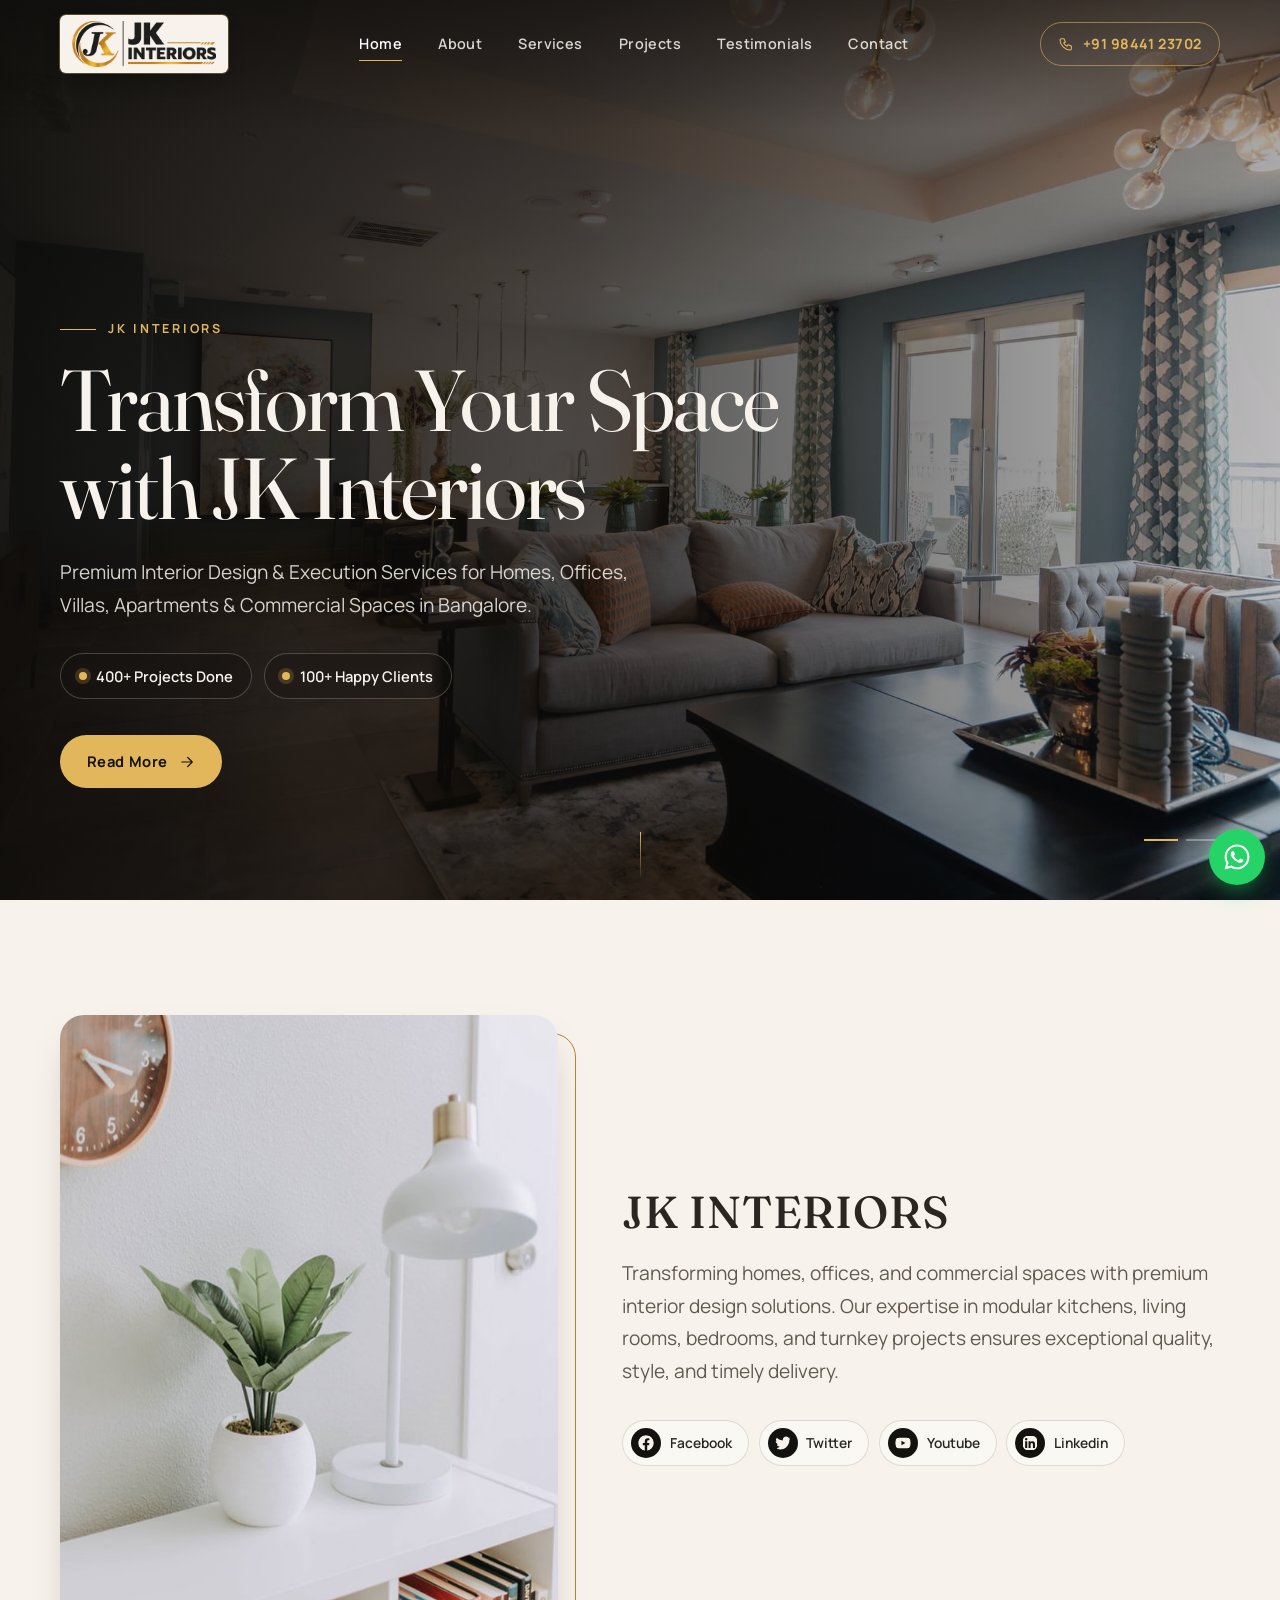
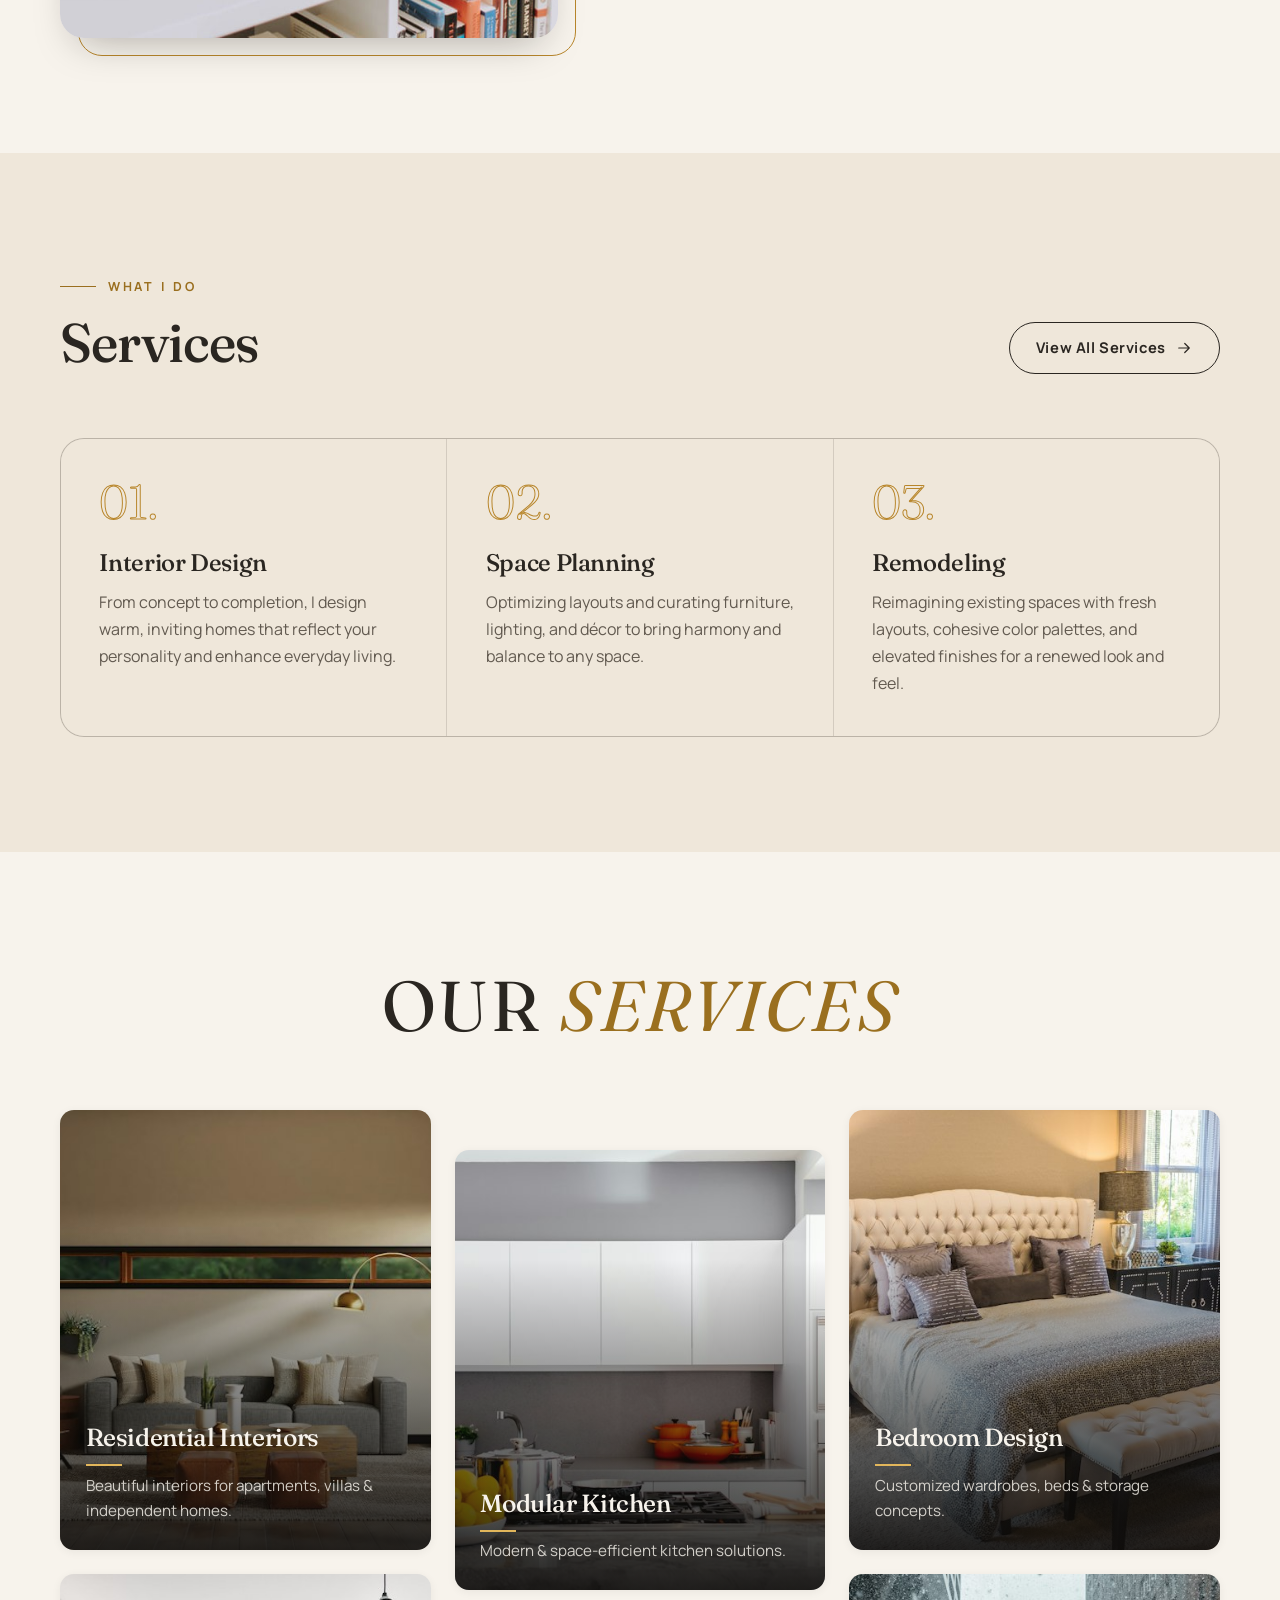
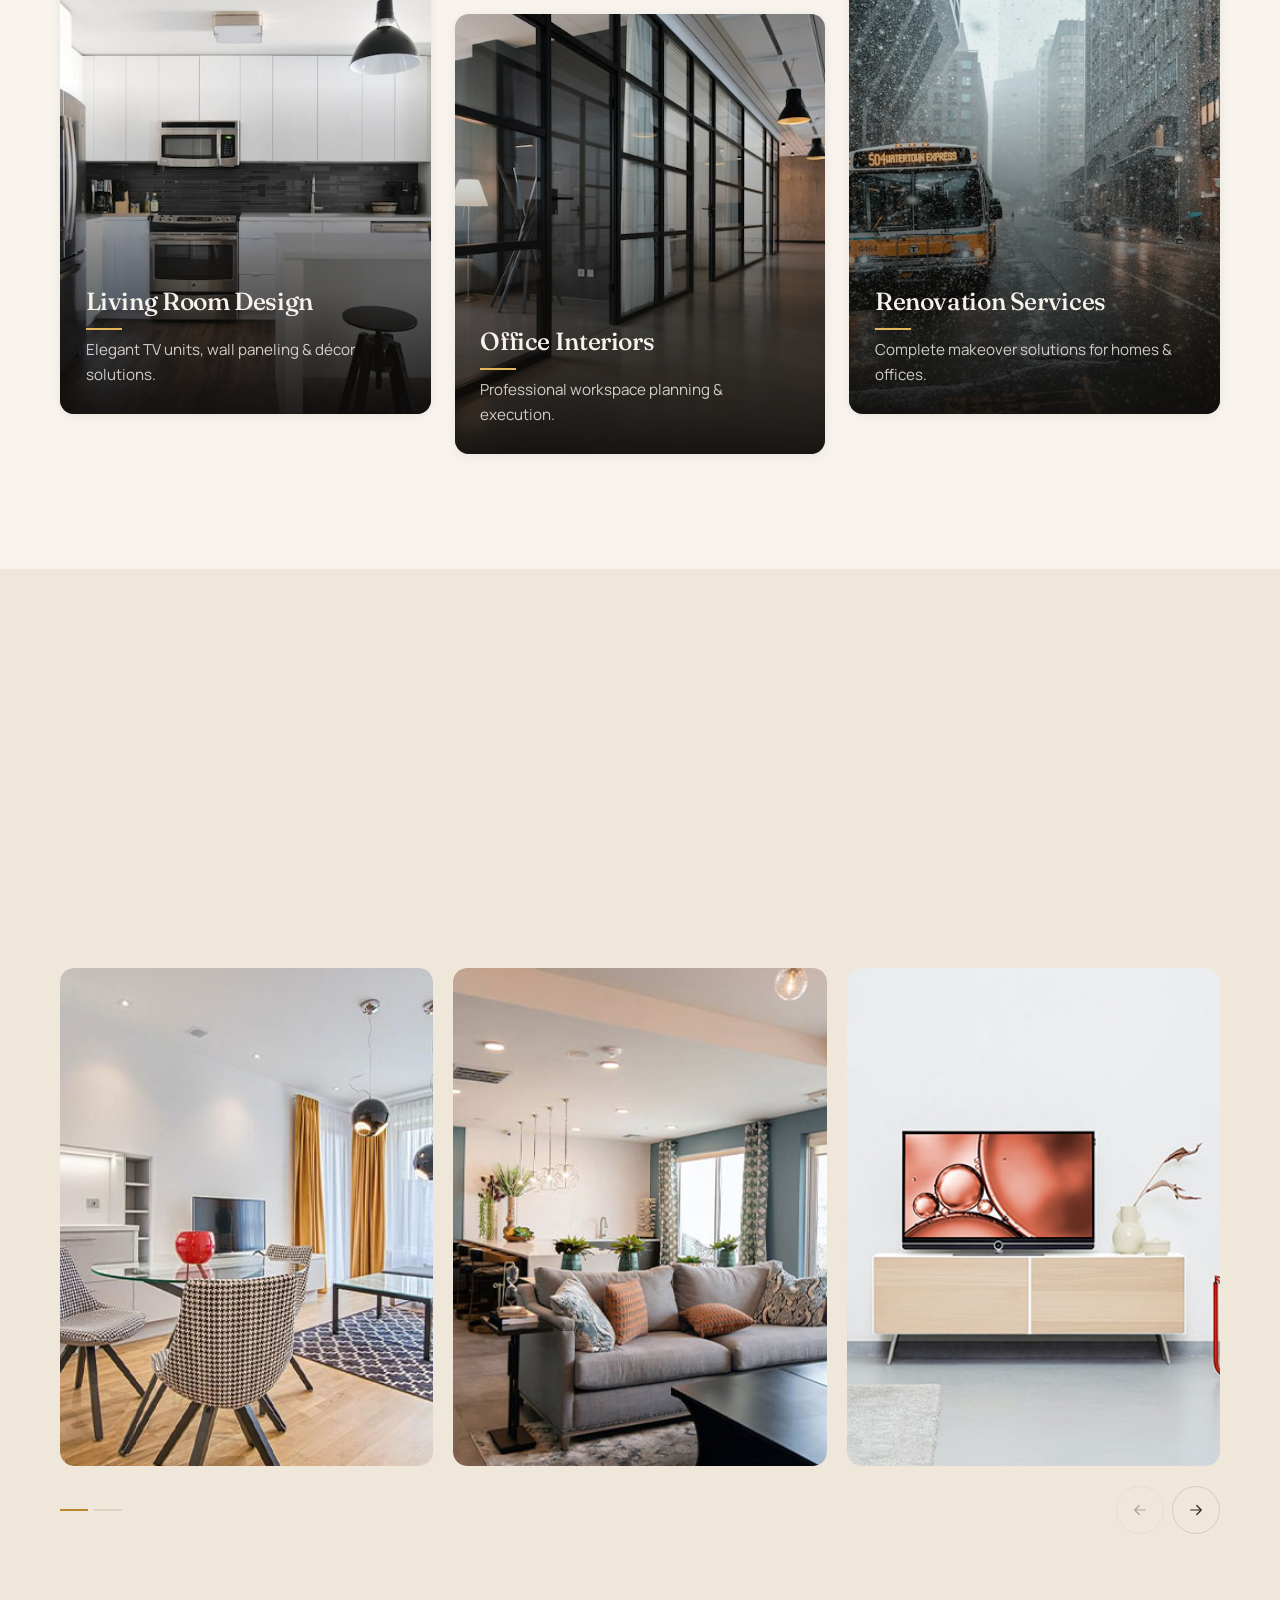
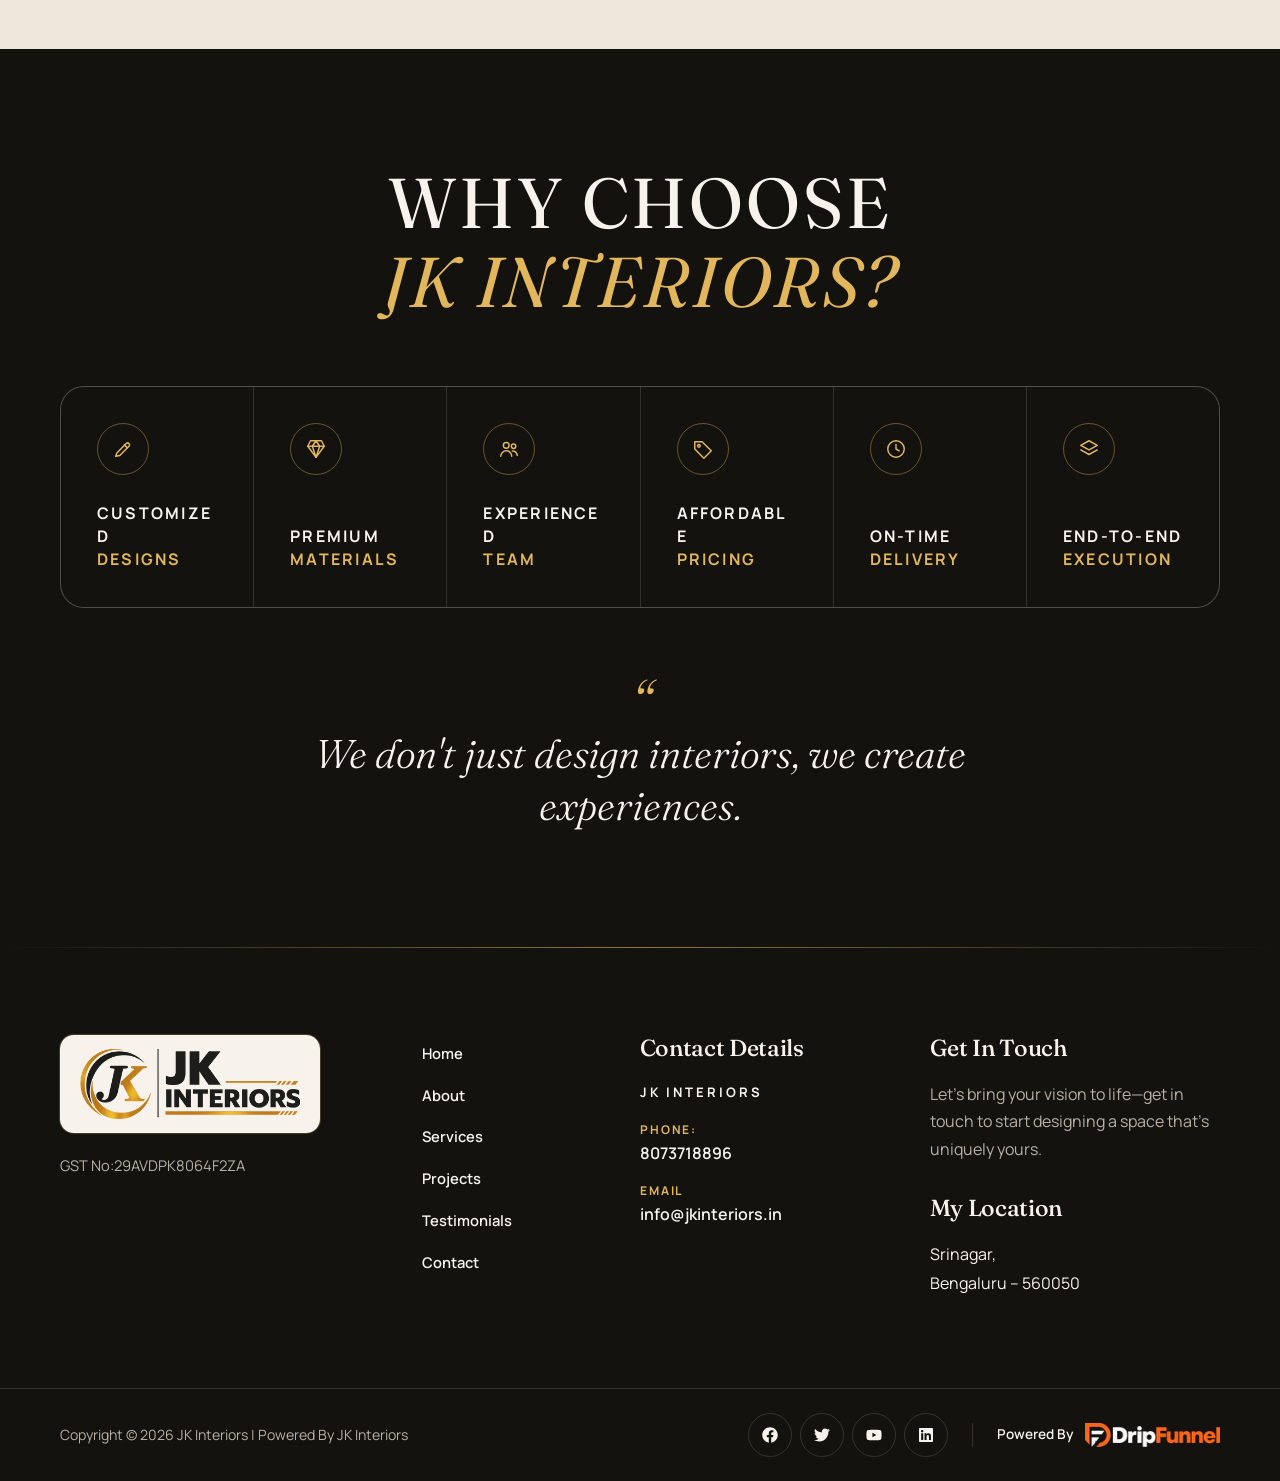
==== commit 058a4b06: "website" ====
--- a/index.html
+++ b/index.html
@@ -72,7 +72,7 @@
 <header class="site-header">
   <div class="container site-header__inner">
     <a class="brand" href="index.html" aria-label="JK Interiors — Home">
-      <img src="images/brand/logo-header.jpg" srcset="images/brand/logo-header.jpg 1x, images/brand/logo-header@2x.jpg 2x" width="618" height="225" alt="JK Interiors">
+      <img src="images/brand/logo-jk-web.png" srcset="images/brand/logo-jk-web.png 1x, images/brand/logo-jk-web@2x.png 2x" width="201" height="64" alt="JK Interiors">
     </a>
     <nav class="primary-nav" aria-label="Primary">
       <ul class="nav-list">
@@ -282,7 +282,10 @@
 <footer class="site-footer on-dark">
   <div class="container footer-main">
     <div class="footer-brand">
-      <img src="images/brand/logo-header@2x.jpg" width="1236" height="450" alt="JK Interiors" loading="lazy" decoding="async">
+      <span class="footer-logo"><img src="images/brand/logo-jk-web@2x.png" width="402" height="128" alt="JK Interiors" loading="lazy" decoding="async"></span>
+      <p class="footer-gst">GST No:29AVDPK8064F2ZA</p>
+    </div>
+    <div class="footer-col footer-col--nav">
       <nav aria-label="Footer">
         <ul class="footer-nav">
 <li><a href="index.html">Home</a></li>
@@ -301,14 +304,11 @@
         <div><dt>Phone:</dt><dd><a href="tel:+918073718896">8073718896</a></dd></div>
         <div><dt>Email</dt><dd><a href="mailto:info@jkinteriors.in">info@jkinteriors.in</a></dd></div>
       </dl>
-      <p style="margin-top:0.85rem">GST No:29AVDPK8064F2ZA</p>
     </div>
     <div class="footer-col">
       <h2 class="footer-col__title">Get In Touch</h2>
       <p>Let’s bring your vision to life—get in touch to start designing a space that’s uniquely yours.</p>
-    </div>
-    <div class="footer-col">
-      <h2 class="footer-col__title">My Location</h2>
+      <h2 class="footer-col__title footer-col__title--spaced">My Location</h2>
       <address class="footer-address">
         <p>Srinagar,</p>
         <p>Bengaluru – 560050</p>
@@ -331,8 +331,8 @@
   </div>
 </footer>
 
-<a class="whatsapp-float" href="https://wa.me/918073718896" target="_blank" rel="noopener noreferrer" aria-label="WhatsApp us">
-  <span class="whatsapp-float__label">WhatsApp us</span>
+<a class="whatsapp-float" href="https://wa.me/918073718896" target="_blank" rel="noopener noreferrer" aria-label="Chat with us on WhatsApp">
+  <span class="whatsapp-float__label" aria-hidden="true">Chat with us</span>
   <span class="whatsapp-float__icon"><svg viewBox="0 0 24 24" aria-hidden="true" focusable="false"><path d="M12.04 2C6.58 2 2.13 6.45 2.13 11.91c0 1.75.46 3.45 1.32 4.95L2.05 22l5.25-1.38c1.45.79 3.08 1.21 4.74 1.21 5.46 0 9.91-4.45 9.91-9.91C21.95 6.45 17.5 2 12.04 2zm0 18.15c-1.48 0-2.93-.4-4.2-1.15l-.3-.18-3.12.82.83-3.04-.2-.31a8.24 8.24 0 01-1.26-4.38c0-4.54 3.7-8.24 8.25-8.24 4.54 0 8.24 3.7 8.24 8.24 0 4.55-3.7 8.24-8.24 8.24zm4.52-6.17c-.25-.12-1.47-.72-1.69-.81-.23-.08-.39-.12-.56.13-.17.25-.64.81-.78.97-.14.17-.29.19-.54.06-.25-.12-1.05-.39-1.99-1.23-.74-.66-1.23-1.47-1.38-1.72-.14-.25-.02-.38.11-.51.11-.11.25-.29.37-.43.13-.15.17-.25.25-.42.08-.17.04-.31-.02-.43-.06-.12-.56-1.34-.76-1.84-.2-.48-.41-.42-.56-.43h-.48c-.17 0-.43.06-.66.31-.22.25-.86.85-.86 2.07 0 1.22.89 2.4 1.01 2.56.12.17 1.75 2.67 4.23 3.74.59.26 1.05.41 1.41.52.59.19 1.13.16 1.56.1.48-.07 1.47-.6 1.67-1.18.21-.58.21-1.07.14-1.18-.06-.1-.22-.16-.47-.28z"/></svg></span>
 </a>
 
--- a/css/style.css
+++ b/css/style.css
@@ -277,20 +277,22 @@
 
 .brand {
   display: inline-flex;
+  align-items: center;
   flex-shrink: 0;
+  padding: 6px 12px;
   border-radius: var(--radius-sm);
-  overflow: hidden;
-  box-shadow: 0 0 0 1px rgba(226, 182, 91, 0.25), 0 8px 24px -10px rgba(226, 182, 91, 0.45);
+  background: var(--ivory); /* logo has black lettering, so it sits on a light plate */
+  box-shadow: 0 0 0 1px rgba(226, 182, 91, 0.35), 0 8px 24px -12px rgba(0, 0, 0, 0.6);
   transition: transform 0.3s var(--ease), box-shadow 0.3s var(--ease);
 }
 .brand:hover {
   transform: translateY(-1px);
-  box-shadow: 0 0 0 1px rgba(226, 182, 91, 0.6), 0 10px 28px -8px rgba(226, 182, 91, 0.6);
+  box-shadow: 0 0 0 1px rgba(226, 182, 91, 0.7), 0 10px 28px -10px rgba(226, 182, 91, 0.55);
 }
 .brand img {
-  height: 46px;
+  height: 38px;
   width: auto;
-  aspect-ratio: 618 / 225;
+  aspect-ratio: 1150 / 367;
 }
 
 .primary-nav { display: none; }
@@ -1471,19 +1473,27 @@
   gap: 2.75rem;
   padding-block: clamp(3.5rem, 7vw, 5.5rem);
 }
+.footer-logo {
+  display: inline-flex;
+  padding: 14px 20px;
+  border-radius: var(--radius);
+  background: var(--ivory);
+  box-shadow: 0 0 0 1px rgba(226, 182, 91, 0.25);
+}
 .footer-brand img {
   width: 100%;
-  max-width: 260px;
+  max-width: 220px;
   height: auto;
-  aspect-ratio: 618 / 225;
-  border-radius: var(--radius);
-  box-shadow: 0 0 0 1px rgba(226, 182, 91, 0.2);
+  aspect-ratio: 1150 / 367;
+}
+.footer-gst {
+  margin: 1.25rem 0 0;
+  font-size: 0.92rem;
 }
 .footer-nav {
   display: flex;
-  flex-wrap: wrap;
-  gap: 0.25rem 1.25rem;
-  margin-top: 1.5rem;
+  flex-direction: column;
+  gap: 0.35rem;
 }
 .footer-nav a {
   display: inline-block;
@@ -1501,6 +1511,7 @@
   color: var(--ivory);
 }
 .footer-col p { margin-bottom: 0.35rem; }
+.footer-col__title--spaced { margin-top: 2rem; }
 .footer-details { display: grid; gap: 0.85rem; }
 .footer-details dt {
   font-size: 0.75rem;
@@ -1589,35 +1600,47 @@
   z-index: 90;
   display: inline-flex;
   align-items: center;
-  gap: 0.6rem;
-  text-decoration: none;
-}
-.whatsapp-float__label {
-  display: none;
-  padding: 0.45rem 1rem;
-  border-radius: 10px;
+  height: 56px;
+  border-radius: 999px;
   background: #25d366;
   color: #fff;
-  font-size: 0.9rem;
+  text-decoration: none;
+  box-shadow: 0 10px 25px -8px rgba(37, 211, 102, 0.7);
+  transition: box-shadow 0.3s var(--ease), transform 0.3s var(--ease);
+}
+/* Icon-only by default; expands into a "Chat with us" pill on hover/focus */
+.whatsapp-float__label {
+  max-width: 0;
+  overflow: hidden;
+  white-space: nowrap;
+  opacity: 0;
+  padding-left: 0;
+  font-size: 1rem;
   font-weight: 700;
-  box-shadow: var(--shadow-sm);
+  color: #10261a;
+  transition: max-width 0.4s var(--ease), opacity 0.25s ease, padding 0.4s var(--ease);
 }
 .whatsapp-float__icon {
   display: inline-flex;
   align-items: center;
   justify-content: center;
+  flex-shrink: 0;
   width: 56px;
   height: 56px;
   border-radius: 50%;
-  background: #25d366;
-  color: #fff;
-  box-shadow: 0 10px 25px -8px rgba(37, 211, 102, 0.7);
-  transition: transform 0.3s var(--ease);
 }
 .whatsapp-float__icon svg { width: 30px; height: 30px; fill: currentColor; }
-.whatsapp-float:hover .whatsapp-float__icon { transform: scale(1.08); }
+.whatsapp-float:hover,
+.whatsapp-float:focus-visible {
+  transform: translateY(-2px);
+  box-shadow: 0 14px 30px -8px rgba(37, 211, 102, 0.8);
+}
 .whatsapp-float:hover .whatsapp-float__label,
-.whatsapp-float:focus-visible .whatsapp-float__label { display: inline-block; }
+.whatsapp-float:focus-visible .whatsapp-float__label {
+  max-width: 160px;
+  opacity: 1;
+  padding-left: 1.4rem;
+}
 
 /* ---------- Scroll reveal ---------- */
 .js .reveal {
--- a/css/responsive.css
+++ b/css/responsive.css
@@ -5,7 +5,7 @@
 
 /* Very small phones (≤360px): tighten a few things */
 @media (max-width: 360px) {
-  .brand img { height: 40px; }
+  .brand img { height: 32px; }
   .hero__stats li { font-size: 0.85rem; padding: 0.5rem 0.9rem; }
   .why__item { padding: 1rem; }
   .why__icon { width: 44px; height: 44px; }
@@ -76,7 +76,6 @@
 
   .contact-item { grid-template-columns: 52px 1fr; }
 
-  .whatsapp-float__label { display: inline-block; }
 
   .hero__dots { left: auto; right: var(--gutter); bottom: clamp(1.5rem, 4vw, 3rem); }
 
@@ -94,7 +93,7 @@
   .nav-toggle,
   .mobile-nav { display: none; }
   .header-phone { display: inline-flex; }
-  .brand img { height: 54px; }
+  .brand img { height: 46px; }
 
   .hero__content { padding-bottom: 1rem; }
 
@@ -122,7 +121,7 @@
   .contact-card { position: sticky; top: calc(var(--header-h) + 1.5rem); }
 
   .footer-main {
-    grid-template-columns: 1.3fr 1fr 1fr 1fr;
+    grid-template-columns: 1.3fr 0.7fr 1fr 1.2fr;
     gap: 3rem;
   }
   .footer-brand { grid-column: auto; }
